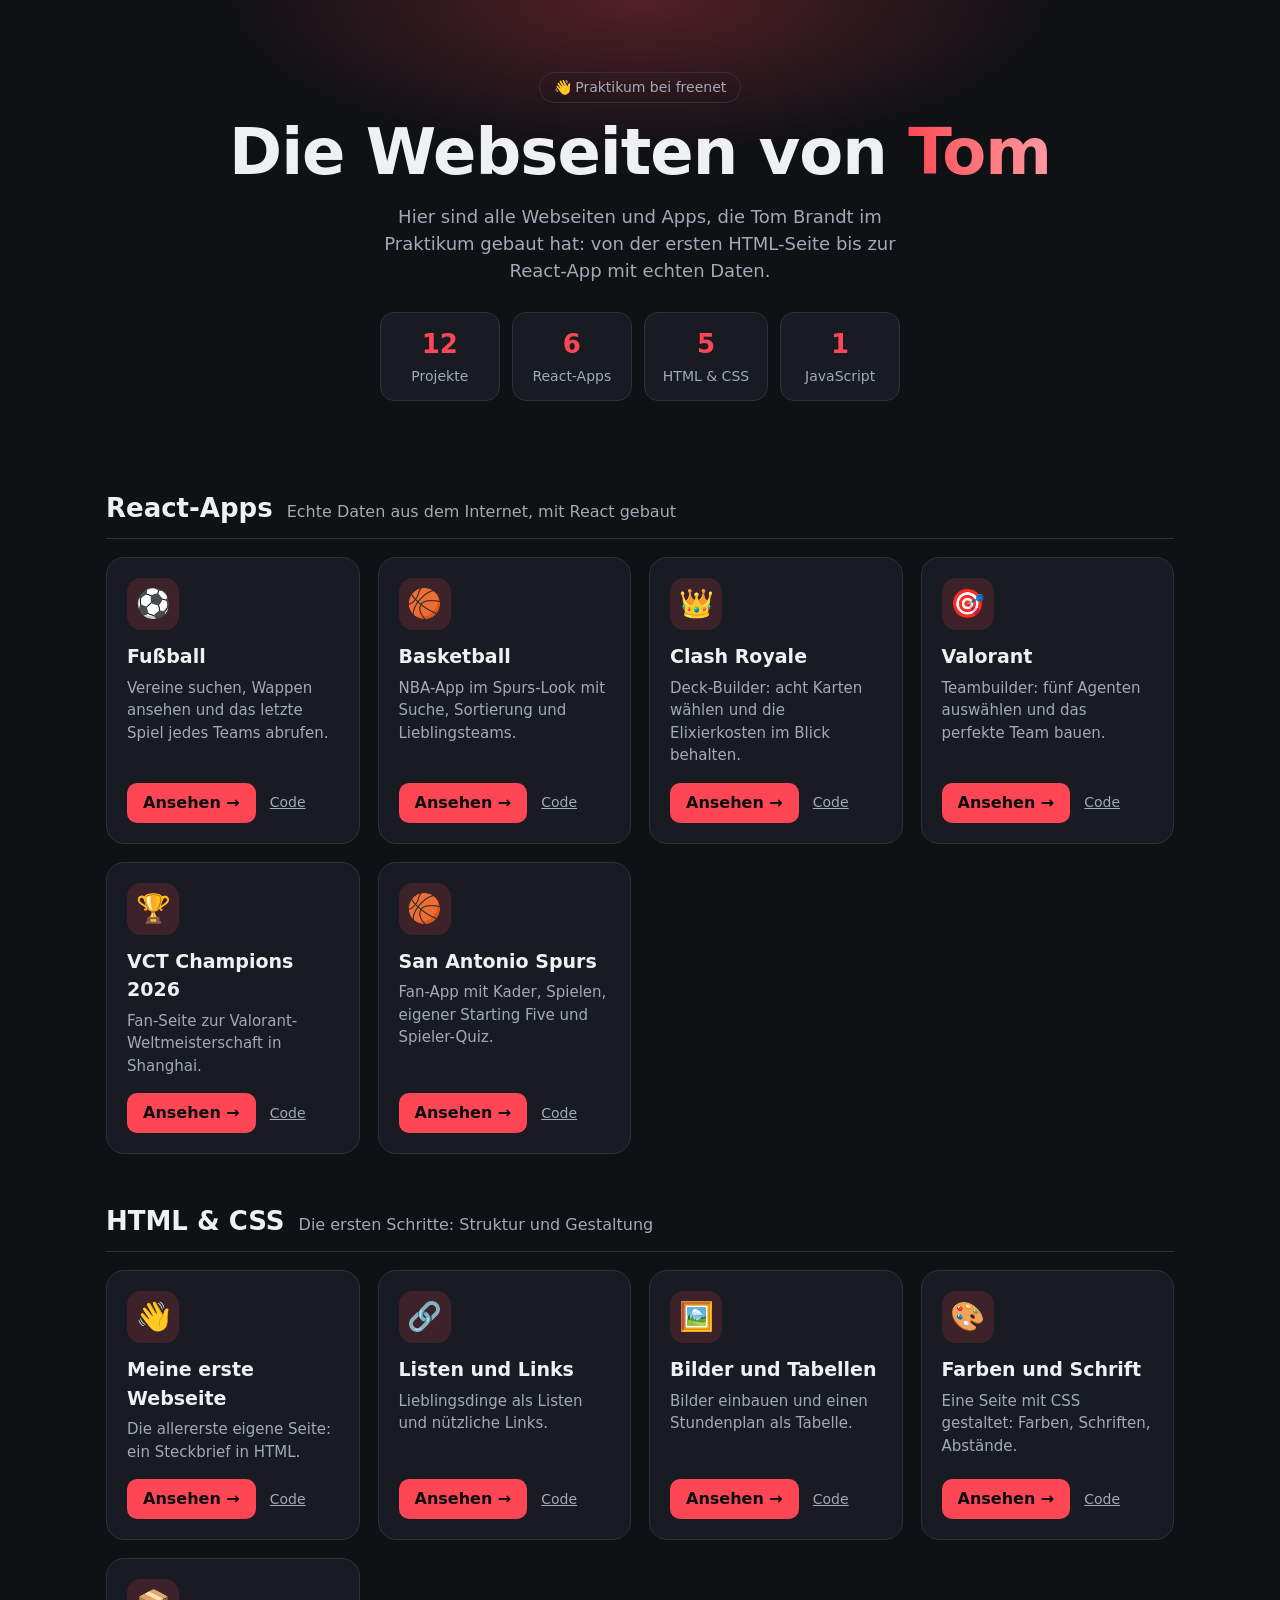
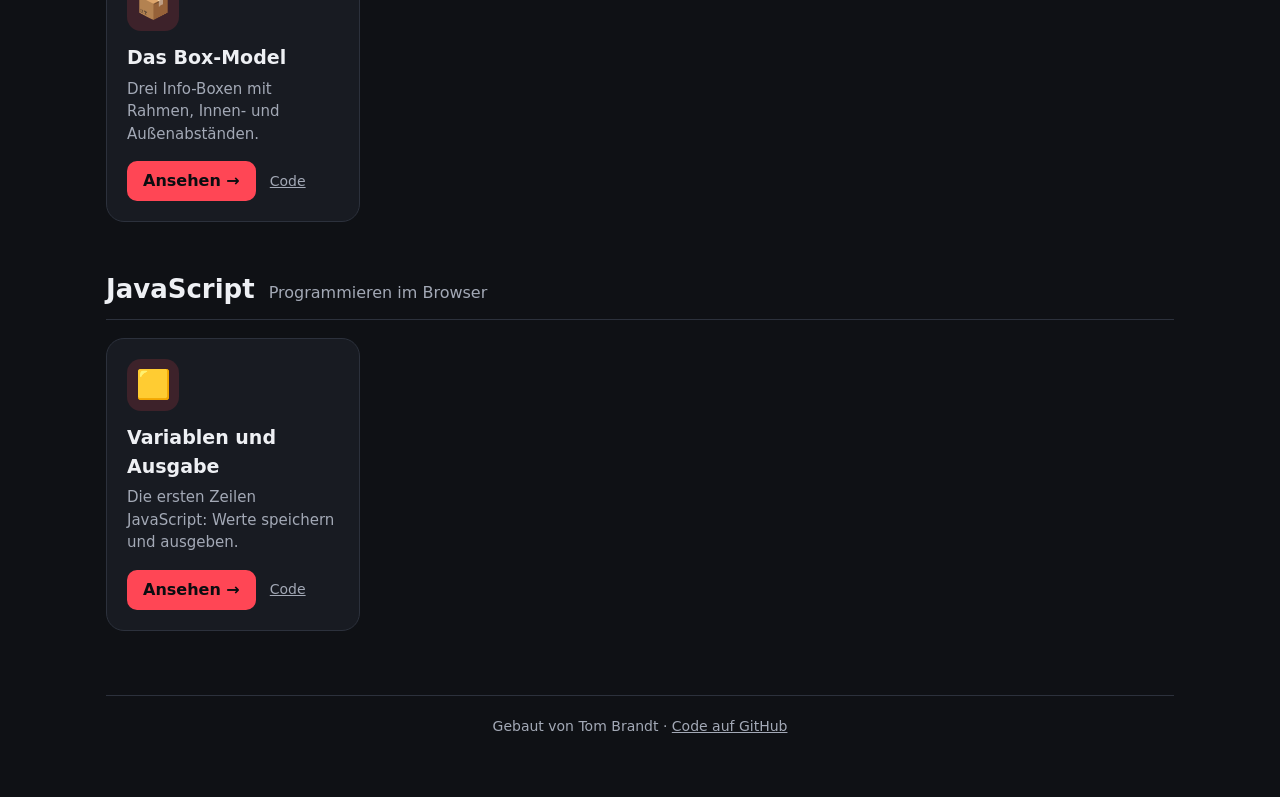
==== index.html @ 282f8fa7 "Startseite mit allen Webseiten für GitHub Pages Co-Authored-By: Claude Opus 5.5 <noreply@anthropic.c" ====
<!DOCTYPE html>
<html lang="de">
<head>
    <meta charset="UTF-8">
    <meta name="viewport" content="width=device-width, initial-scale=1.0">
    <title>Toms Webseiten</title>
    <meta name="description" content="Alle Webseiten und Apps, die Tom Brandt im Praktikum gebaut hat.">
    <style>
        :root {
            --akzent: #ff4655;
            --akzent2: #b3202d;
            --hintergrund: #0f1115;
            --flaeche: #181b22;
            --flaeche2: #20242d;
            --rand: #2c313c;
            --text: #eef0f4;
            --text2: #a3a9b6;
        }

        * { box-sizing: border-box; }

        body {
            margin: 0;
            background: var(--hintergrund);
            color: var(--text);
            font-family: system-ui, -apple-system, "Segoe UI", Roboto, Arial, sans-serif;
            line-height: 1.5;
        }

        a { color: inherit; }

        .seite {
            max-width: 1100px;
            margin: 0 auto;
            padding: 0 16px 60px;
        }

        header {
            padding: 72px 16px 40px;
            text-align: center;
            background:
                radial-gradient(600px 220px at 50% 0%, color-mix(in srgb, var(--akzent) 28%, transparent), transparent 70%);
        }

        .hallo {
            display: inline-block;
            margin: 0 0 14px;
            padding: 4px 14px;
            border: 1px solid var(--rand);
            border-radius: 999px;
            color: var(--text2);
            font-size: 14px;
        }

        h1 {
            margin: 0;
            font-size: clamp(36px, 7vw, 64px);
            line-height: 1.1;
            letter-spacing: -1px;
        }

        h1 span {
            background: linear-gradient(90deg, var(--akzent), color-mix(in srgb, var(--akzent) 55%, white));
            -webkit-background-clip: text;
            background-clip: text;
            color: transparent;
        }

        .intro {
            max-width: 560px;
            margin: 16px auto 0;
            color: var(--text2);
            font-size: 18px;
        }

        .zahlen {
            display: flex;
            justify-content: center;
            flex-wrap: wrap;
            gap: 12px;
            margin-top: 28px;
        }

        .zahl {
            min-width: 120px;
            padding: 12px 18px;
            background: var(--flaeche);
            border: 1px solid var(--rand);
            border-radius: 14px;
        }

        .zahl strong {
            display: block;
            font-size: 26px;
            color: var(--akzent);
        }

        .zahl span {
            color: var(--text2);
            font-size: 14px;
        }

        section { margin-top: 48px; }

        .abschnitt-kopf {
            display: flex;
            align-items: baseline;
            flex-wrap: wrap;
            gap: 4px 14px;
            margin-bottom: 18px;
            padding-bottom: 10px;
            border-bottom: 1px solid var(--rand);
        }

        .abschnitt-kopf h2 { margin: 0; font-size: 26px; }
        .abschnitt-kopf p { margin: 0; color: var(--text2); }

        .karten {
            display: grid;
            grid-template-columns: repeat(auto-fill, minmax(240px, 1fr));
            gap: 18px;
        }

        .karte {
            display: flex;
            flex-direction: column;
            padding: 20px;
            background: var(--flaeche);
            border: 1px solid var(--rand);
            border-radius: 18px;
            transition: transform 0.15s, border-color 0.15s, background 0.15s;
        }

        .karte:hover {
            transform: translateY(-4px);
            border-color: var(--akzent);
            background: var(--flaeche2);
        }

        .karte-emoji {
            display: grid;
            place-items: center;
            width: 52px;
            height: 52px;
            margin-bottom: 12px;
            font-size: 28px;
            background: color-mix(in srgb, var(--akzent) 16%, transparent);
            border-radius: 14px;
        }

        .karte h3 { margin: 0 0 6px; font-size: 19px; }

        .karte p {
            flex: 1;
            margin: 0 0 16px;
            color: var(--text2);
            font-size: 15px;
        }

        .karte-links {
            display: flex;
            align-items: center;
            gap: 14px;
        }

        .knopf {
            padding: 8px 16px;
            background: var(--akzent);
            color: #0b0d10;
            font-weight: 700;
            text-decoration: none;
            border-radius: 10px;
        }

        .knopf:hover { background: color-mix(in srgb, var(--akzent) 80%, white); }

        .code {
            color: var(--text2);
            font-size: 14px;
        }

        .code:hover { color: var(--text); }

        footer {
            margin-top: 64px;
            padding-top: 20px;
            border-top: 1px solid var(--rand);
            color: var(--text2);
            font-size: 14px;
            text-align: center;
        }

        @media (max-width: 500px) {
            header { padding-top: 48px; }
            .karten { grid-template-columns: 1fr; }
        }
    </style>
</head>
<body>
    <header>
        <p class="hallo">👋 Praktikum bei freenet</p>
        <h1>Die Webseiten von <span>Tom</span></h1>
        <p class="intro">Hier sind alle Webseiten und Apps, die Tom Brandt im Praktikum gebaut hat: von der ersten HTML-Seite bis zur React-App mit echten Daten.</p>
        <div class="zahlen">
            <div class="zahl"><strong>12</strong><span>Projekte</span></div>
            <div class="zahl"><strong>6</strong><span>React-Apps</span></div>
            <div class="zahl"><strong>5</strong><span>HTML & CSS</span></div>
            <div class="zahl"><strong>1</strong><span>JavaScript</span></div>
        </div>
    </header>

    <main class="seite">

        <section>
            <div class="abschnitt-kopf">
                <h2>React-Apps</h2>
                <p>Echte Daten aus dem Internet, mit React gebaut</p>
            </div>
            <div class="karten">
                <article class="karte">
                    <div class="karte-emoji" aria-hidden="true">⚽</div>
                    <h3>Fußball</h3>
                    <p>Vereine suchen, Wappen ansehen und das letzte Spiel jedes Teams abrufen.</p>
                    <div class="karte-links">
                        <a class="knopf" href="react-aufgaben/01-fussball/">Ansehen →</a>
                        <a class="code" href="https://github.com/Iandraws-freenet/Webseiten-Tom-Brandt/tree/main/react-aufgaben/01-fussball" target="_blank" rel="noopener">Code</a>
                    </div>
                </article>
                <article class="karte">
                    <div class="karte-emoji" aria-hidden="true">🏀</div>
                    <h3>Basketball</h3>
                    <p>NBA-App im Spurs-Look mit Suche, Sortierung und Lieblingsteams.</p>
                    <div class="karte-links">
                        <a class="knopf" href="react-aufgaben/02-basketball/">Ansehen →</a>
                        <a class="code" href="https://github.com/Iandraws-freenet/Webseiten-Tom-Brandt/tree/main/react-aufgaben/02-basketball" target="_blank" rel="noopener">Code</a>
                    </div>
                </article>
                <article class="karte">
                    <div class="karte-emoji" aria-hidden="true">👑</div>
                    <h3>Clash Royale</h3>
                    <p>Deck-Builder: acht Karten wählen und die Elixierkosten im Blick behalten.</p>
                    <div class="karte-links">
                        <a class="knopf" href="react-aufgaben/04-clash-royale/">Ansehen →</a>
                        <a class="code" href="https://github.com/Iandraws-freenet/Webseiten-Tom-Brandt/tree/main/react-aufgaben/04-clash-royale" target="_blank" rel="noopener">Code</a>
                    </div>
                </article>
                <article class="karte">
                    <div class="karte-emoji" aria-hidden="true">🎯</div>
                    <h3>Valorant</h3>
                    <p>Teambuilder: fünf Agenten auswählen und das perfekte Team bauen.</p>
                    <div class="karte-links">
                        <a class="knopf" href="react-aufgaben/07-valorant/">Ansehen →</a>
                        <a class="code" href="https://github.com/Iandraws-freenet/Webseiten-Tom-Brandt/tree/main/react-aufgaben/07-valorant" target="_blank" rel="noopener">Code</a>
                    </div>
                </article>
                <article class="karte">
                    <div class="karte-emoji" aria-hidden="true">🏆</div>
                    <h3>VCT Champions 2026</h3>
                    <p>Fan-Seite zur Valorant-Weltmeisterschaft in Shanghai.</p>
                    <div class="karte-links">
                        <a class="knopf" href="react-aufgaben/09-vct/">Ansehen →</a>
                        <a class="code" href="https://github.com/Iandraws-freenet/Webseiten-Tom-Brandt/tree/main/react-aufgaben/09-vct" target="_blank" rel="noopener">Code</a>
                    </div>
                </article>
                <article class="karte">
                    <div class="karte-emoji" aria-hidden="true">🏀</div>
                    <h3>San Antonio Spurs</h3>
                    <p>Fan-App mit Kader, Spielen, eigener Starting Five und Spieler-Quiz.</p>
                    <div class="karte-links">
                        <a class="knopf" href="react-aufgaben/12-spurs/">Ansehen →</a>
                        <a class="code" href="https://github.com/Iandraws-freenet/Webseiten-Tom-Brandt/tree/main/react-aufgaben/12-spurs" target="_blank" rel="noopener">Code</a>
                    </div>
                </article>
            </div>
        </section>

        <section>
            <div class="abschnitt-kopf">
                <h2>HTML & CSS</h2>
                <p>Die ersten Schritte: Struktur und Gestaltung</p>
            </div>
            <div class="karten">
                <article class="karte">
                    <div class="karte-emoji" aria-hidden="true">👋</div>
                    <h3>Meine erste Webseite</h3>
                    <p>Die allererste eigene Seite: ein Steckbrief in HTML.</p>
                    <div class="karte-links">
                        <a class="knopf" href="01-erste-webseite/">Ansehen →</a>
                        <a class="code" href="https://github.com/Iandraws-freenet/Webseiten-Tom-Brandt/tree/main/01-erste-webseite" target="_blank" rel="noopener">Code</a>
                    </div>
                </article>
                <article class="karte">
                    <div class="karte-emoji" aria-hidden="true">🔗</div>
                    <h3>Listen und Links</h3>
                    <p>Lieblingsdinge als Listen und nützliche Links.</p>
                    <div class="karte-links">
                        <a class="knopf" href="02-listen-und-links/">Ansehen →</a>
                        <a class="code" href="https://github.com/Iandraws-freenet/Webseiten-Tom-Brandt/tree/main/02-listen-und-links" target="_blank" rel="noopener">Code</a>
                    </div>
                </article>
                <article class="karte">
                    <div class="karte-emoji" aria-hidden="true">🖼️</div>
                    <h3>Bilder und Tabellen</h3>
                    <p>Bilder einbauen und einen Stundenplan als Tabelle.</p>
                    <div class="karte-links">
                        <a class="knopf" href="03-bilder-und-tabellen/">Ansehen →</a>
                        <a class="code" href="https://github.com/Iandraws-freenet/Webseiten-Tom-Brandt/tree/main/03-bilder-und-tabellen" target="_blank" rel="noopener">Code</a>
                    </div>
                </article>
                <article class="karte">
                    <div class="karte-emoji" aria-hidden="true">🎨</div>
                    <h3>Farben und Schrift</h3>
                    <p>Eine Seite mit CSS gestaltet: Farben, Schriften, Abstände.</p>
                    <div class="karte-links">
                        <a class="knopf" href="04-css-farben-und-schrift/">Ansehen →</a>
                        <a class="code" href="https://github.com/Iandraws-freenet/Webseiten-Tom-Brandt/tree/main/04-css-farben-und-schrift" target="_blank" rel="noopener">Code</a>
                    </div>
                </article>
                <article class="karte">
                    <div class="karte-emoji" aria-hidden="true">📦</div>
                    <h3>Das Box-Model</h3>
                    <p>Drei Info-Boxen mit Rahmen, Innen- und Außenabständen.</p>
                    <div class="karte-links">
                        <a class="knopf" href="05-box-model/">Ansehen →</a>
                        <a class="code" href="https://github.com/Iandraws-freenet/Webseiten-Tom-Brandt/tree/main/05-box-model" target="_blank" rel="noopener">Code</a>
                    </div>
                </article>
            </div>
        </section>

        <section>
            <div class="abschnitt-kopf">
                <h2>JavaScript</h2>
                <p>Programmieren im Browser</p>
            </div>
            <div class="karten">
                <article class="karte">
                    <div class="karte-emoji" aria-hidden="true">🟨</div>
                    <h3>Variablen und Ausgabe</h3>
                    <p>Die ersten Zeilen JavaScript: Werte speichern und ausgeben.</p>
                    <div class="karte-links">
                        <a class="knopf" href="javascript-uebungen/01-variablen-und-ausgabe/">Ansehen →</a>
                        <a class="code" href="https://github.com/Iandraws-freenet/Webseiten-Tom-Brandt/tree/main/javascript-uebungen/01-variablen-und-ausgabe" target="_blank" rel="noopener">Code</a>
                    </div>
                </article>
            </div>
        </section>

        <footer>
            Gebaut von Tom Brandt · <a href="https://github.com/Iandraws-freenet/Webseiten-Tom-Brandt" target="_blank" rel="noopener">Code auf GitHub</a>
        </footer>
    </main>
</body>
</html>
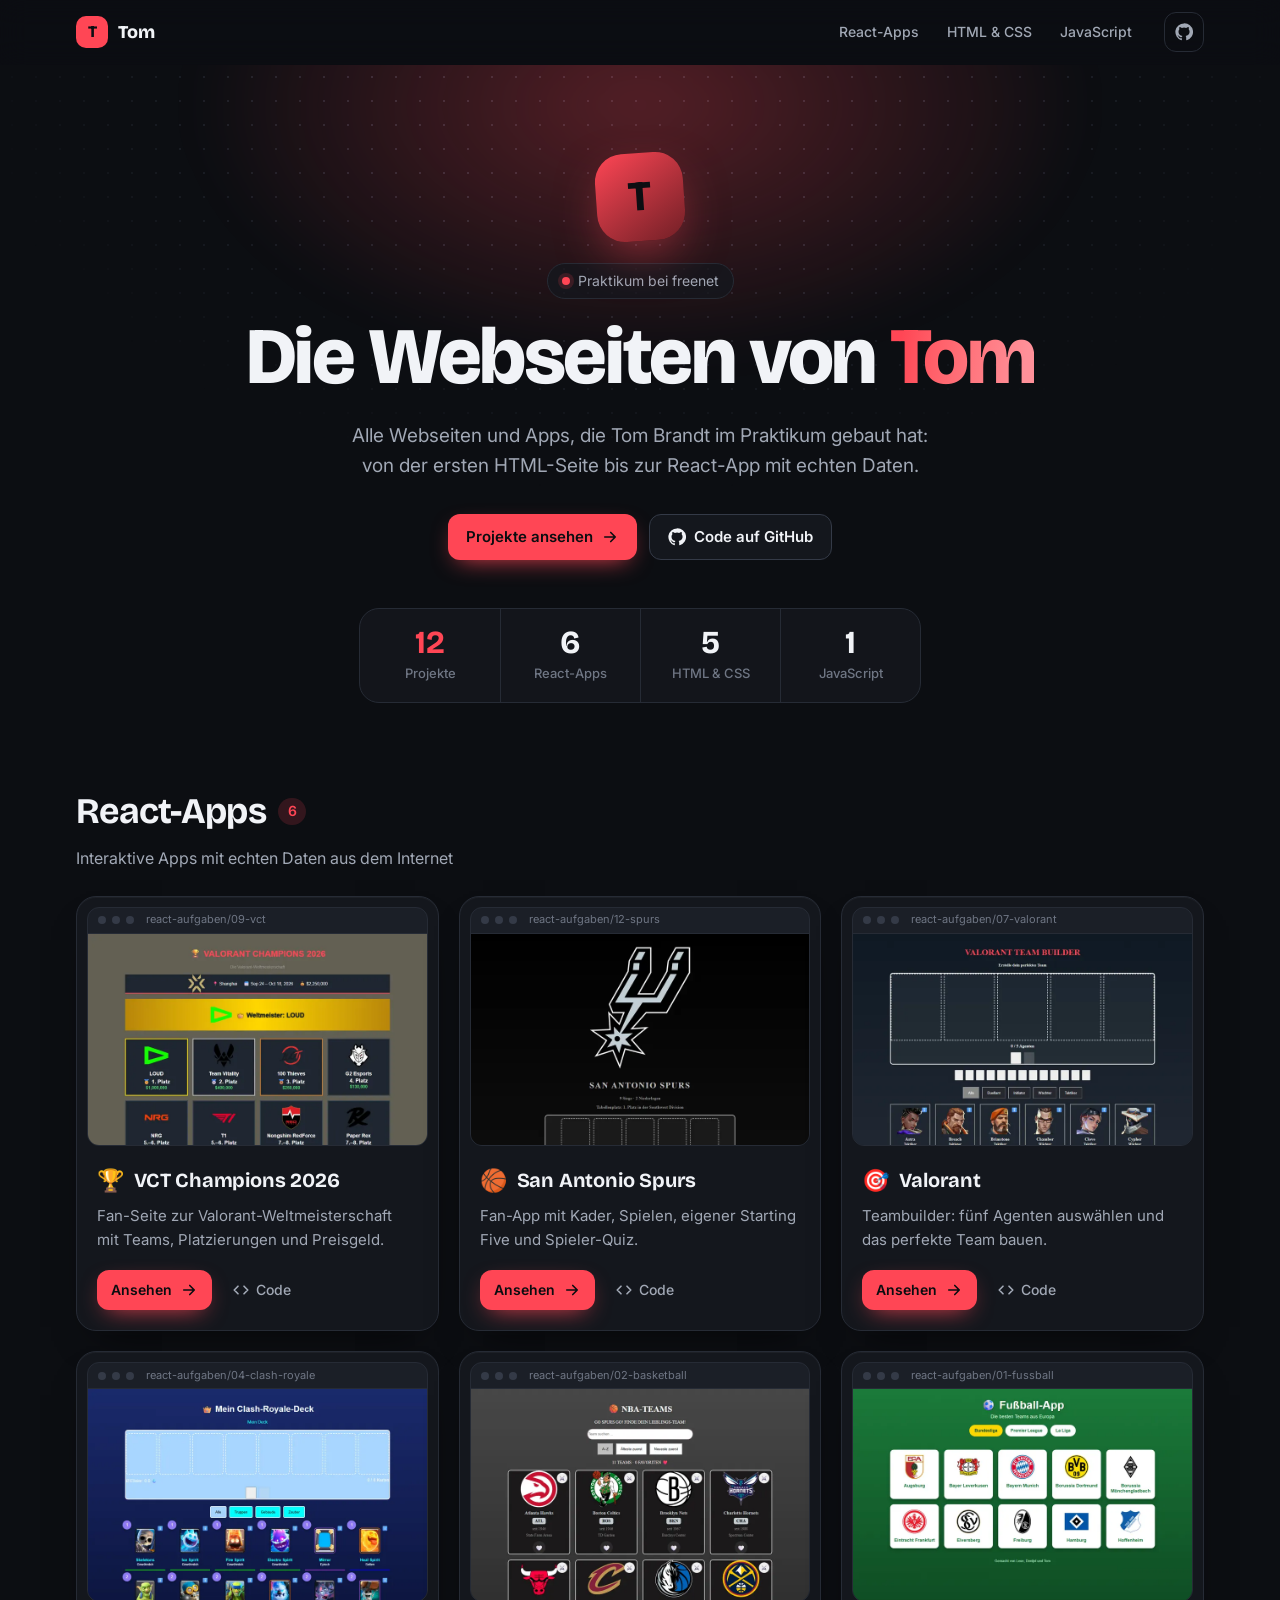
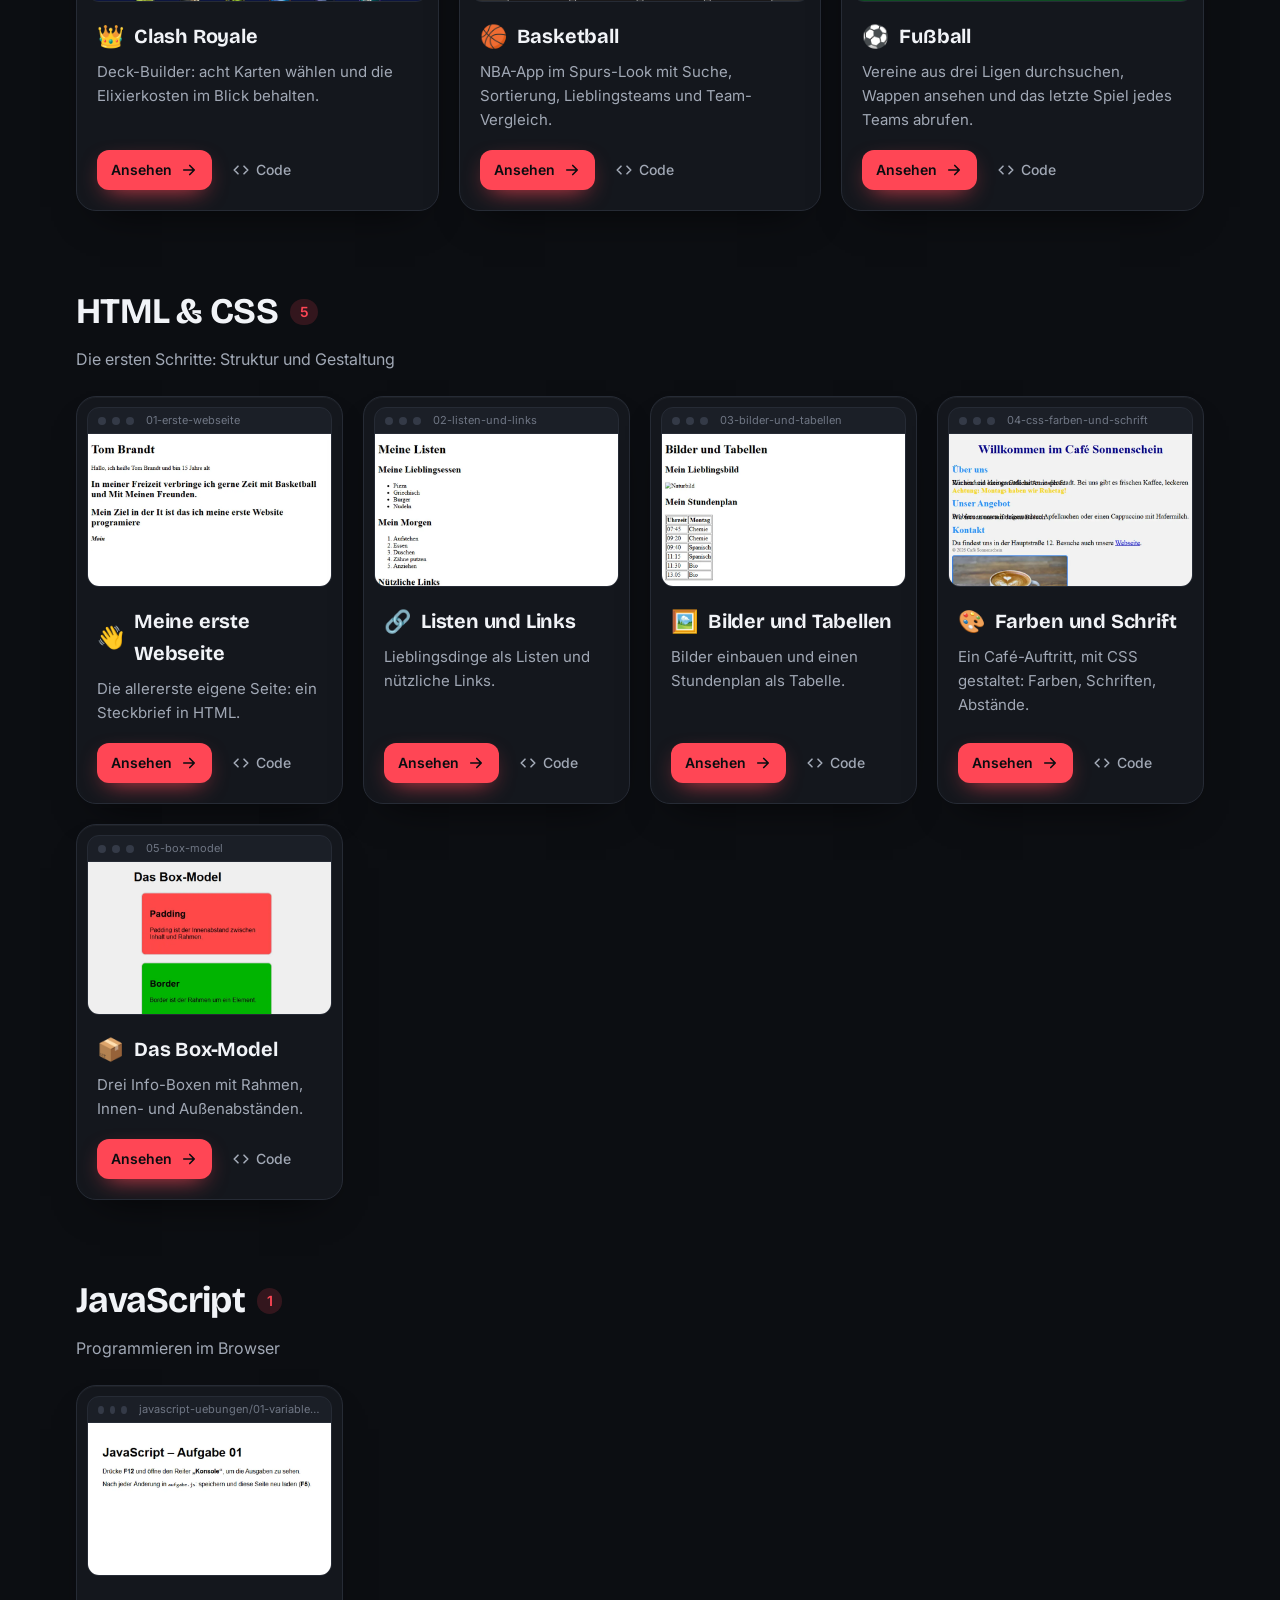
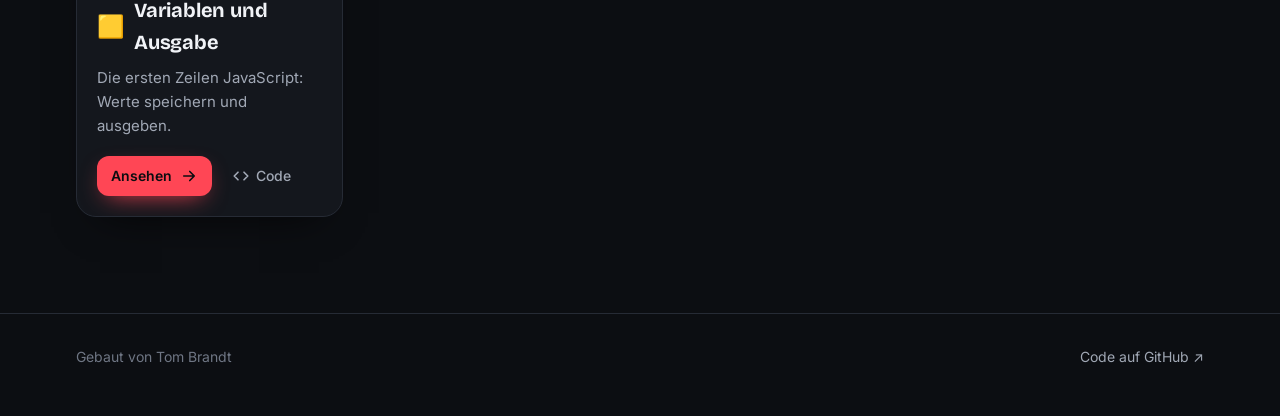
==== commit 2304a6d3: "Startseite neu gestaltet; Umlaute in Fußball und Basketball repariert Co-Authored-By: Claude Opus 5." ====
--- a/index.html
+++ b/index.html
@@ -5,350 +5,822 @@
     <meta name="viewport" content="width=device-width, initial-scale=1.0">
     <title>Toms Webseiten</title>
     <meta name="description" content="Alle Webseiten und Apps, die Tom Brandt im Praktikum gebaut hat.">
+    <meta name="theme-color" content="#0c0e12">
+    <meta property="og:title" content="Die Webseiten von Tom">
+    <meta property="og:description" content="12 Projekte aus dem Praktikum: von der ersten HTML-Seite bis zur React-App.">
+    <meta property="og:image" content="https://iandraws-freenet.github.io/Webseiten-Tom-Brandt/vorschau/09-vct.webp">
+    <link rel="icon" href="data:image/svg+xml,<svg xmlns=%22http://www.w3.org/2000/svg%22 viewBox=%220 0 100 100%22><rect width=%22100%22 height=%22100%22 rx=%2224%22 fill=%22%23ff4655%22/><text x=%2250%22 y=%2268%22 font-size=%2256%22 font-family=%22Arial%22 font-weight=%22700%22 text-anchor=%22middle%22 fill=%22%230c0e12%22>T</text></svg>">
+    <link rel="preconnect" href="https://fonts.googleapis.com">
+    <link rel="preconnect" href="https://fonts.gstatic.com" crossorigin>
+    <link href="https://fonts.googleapis.com/css2?family=Bricolage+Grotesque:opsz,wght@12..96,600;12..96,800&family=Inter:wght@400;500;600&display=swap" rel="stylesheet">
     <style>
         :root {
             --akzent: #ff4655;
-            --akzent2: #b3202d;
-            --hintergrund: #0f1115;
-            --flaeche: #181b22;
-            --flaeche2: #20242d;
-            --rand: #2c313c;
-            --text: #eef0f4;
-            --text2: #a3a9b6;
+            --akzent-weich: color-mix(in srgb, var(--akzent) 16%, transparent);
+            --akzent-hell: color-mix(in srgb, var(--akzent) 60%, white);
+            --hintergrund: #0c0e12;
+            --flaeche: #14171d;
+            --flaeche2: #1b1f27;
+            --rand: #262b35;
+            --rand-hell: #343a47;
+            --text: #f1f3f7;
+            --text2: #a1a8b5;
+            --text3: #6f7684;
+            --radius: 20px;
+            --schatten: 0 1px 0 rgba(255,255,255,0.04) inset, 0 20px 40px -24px rgba(0,0,0,0.8);
+            --titel-font: "Bricolage Grotesque", system-ui, sans-serif;
         }
 
         * { box-sizing: border-box; }
+
+        html { scroll-behavior: smooth; scroll-padding-top: 84px; }
 
         body {
             margin: 0;
             background: var(--hintergrund);
             color: var(--text);
-            font-family: system-ui, -apple-system, "Segoe UI", Roboto, Arial, sans-serif;
-            line-height: 1.5;
+            font: 16px/1.6 Inter, system-ui, -apple-system, "Segoe UI", Roboto, Arial, sans-serif;
+            -webkit-font-smoothing: antialiased;
         }
 
         a { color: inherit; }
-
-        .seite {
-            max-width: 1100px;
+        img { display: block; max-width: 100%; }
+
+        :focus-visible {
+            outline: 3px solid var(--akzent);
+            outline-offset: 3px;
+            border-radius: 8px;
+        }
+
+        .huelle {
+            max-width: 1160px;
             margin: 0 auto;
-            padding: 0 16px 60px;
-        }
-
-        header {
-            padding: 72px 16px 40px;
+            padding: 0 16px;
+        }
+
+        /* ---------- Navigation ---------- */
+        .nav {
+            position: sticky;
+            top: 0;
+            z-index: 10;
+            background: color-mix(in srgb, var(--hintergrund) 78%, transparent);
+            backdrop-filter: blur(14px);
+            -webkit-backdrop-filter: blur(14px);
+            border-bottom: 1px solid transparent;
+            transition: border-color 0.2s;
+        }
+
+        .nav.gescrollt { border-bottom-color: var(--rand); }
+
+        .nav .huelle {
+            display: flex;
+            align-items: center;
+            gap: 20px;
+            height: 64px;
+        }
+
+        .marke {
+            display: flex;
+            align-items: center;
+            gap: 10px;
+            font-family: var(--titel-font);
+            font-weight: 800;
+            font-size: 18px;
+            text-decoration: none;
+            white-space: nowrap;
+        }
+
+        .marke-logo {
+            display: grid;
+            place-items: center;
+            width: 32px;
+            height: 32px;
+            border-radius: 10px;
+            background: var(--akzent);
+            color: var(--hintergrund);
+            font-size: 16px;
+        }
+
+        .nav-links {
+            display: flex;
+            gap: 4px;
+            margin-left: auto;
+            overflow-x: auto;
+            scrollbar-width: none;
+        }
+
+        .nav-links a {
+            padding: 8px 12px;
+            border-radius: 10px;
+            color: var(--text2);
+            font-size: 14px;
+            font-weight: 500;
+            text-decoration: none;
+            white-space: nowrap;
+            transition: color 0.15s, background 0.15s;
+        }
+
+        .nav-links a:hover,
+        .nav-links a.aktiv { color: var(--text); background: var(--flaeche2); }
+
+        .nav-github {
+            display: inline-flex;
+            align-items: center;
+            justify-content: center;
+            width: 40px;
+            height: 40px;
+            flex-shrink: 0;
+            border: 1px solid var(--rand);
+            border-radius: 12px;
+            color: var(--text2);
+            transition: color 0.15s, border-color 0.15s;
+        }
+
+        .nav-github:hover { color: var(--text); border-color: var(--rand-hell); }
+
+        /* ---------- Kopfbereich ---------- */
+        .hero {
+            position: relative;
+            overflow: hidden;
+            padding: 88px 0 72px;
+        }
+
+        .hero::before {
+            content: "";
+            position: absolute;
+            inset: 0;
+            background-image: radial-gradient(var(--rand) 1px, transparent 1px);
+            background-size: 24px 24px;
+            mask-image: radial-gradient(ellipse 70% 80% at 50% 0%, #000 30%, transparent 75%);
+            -webkit-mask-image: radial-gradient(ellipse 70% 80% at 50% 0%, #000 30%, transparent 75%);
+        }
+
+        .hero::after {
+            content: "";
+            position: absolute;
+            left: 50%;
+            top: -220px;
+            width: 900px;
+            height: 520px;
+            transform: translateX(-50%);
+            background: radial-gradient(closest-side, color-mix(in srgb, var(--akzent) 30%, transparent), transparent);
+            filter: blur(20px);
+            pointer-events: none;
+        }
+
+        .hero .huelle {
+            position: relative;
+            z-index: 1;
             text-align: center;
-            background:
-                radial-gradient(600px 220px at 50% 0%, color-mix(in srgb, var(--akzent) 28%, transparent), transparent 70%);
-        }
-
-        .hallo {
-            display: inline-block;
-            margin: 0 0 14px;
-            padding: 4px 14px;
+        }
+
+        .avatar {
+            display: grid;
+            place-items: center;
+            width: 88px;
+            height: 88px;
+            margin: 0 auto 22px;
+            border-radius: 28px;
+            background: linear-gradient(145deg, var(--akzent), color-mix(in srgb, var(--akzent) 45%, #000));
+            color: var(--hintergrund);
+            font-family: var(--titel-font);
+            font-size: 42px;
+            font-weight: 800;
+            box-shadow: 0 18px 50px -12px color-mix(in srgb, var(--akzent) 60%, transparent);
+            transform: rotate(-4deg);
+        }
+
+        .pille {
+            display: inline-flex;
+            align-items: center;
+            gap: 8px;
+            margin: 0 0 18px;
+            padding: 6px 14px;
             border: 1px solid var(--rand);
             border-radius: 999px;
+            background: color-mix(in srgb, var(--flaeche) 80%, transparent);
             color: var(--text2);
             font-size: 14px;
         }
 
+        .pille .punkt {
+            width: 8px;
+            height: 8px;
+            border-radius: 50%;
+            background: var(--akzent);
+            box-shadow: 0 0 0 4px var(--akzent-weich);
+        }
+
         h1 {
-            margin: 0;
-            font-size: clamp(36px, 7vw, 64px);
-            line-height: 1.1;
-            letter-spacing: -1px;
+            margin: 0 auto;
+            max-width: 820px;
+            font-family: var(--titel-font);
+            font-size: clamp(40px, 8vw, 80px);
+            font-weight: 800;
+            line-height: 1.02;
+            letter-spacing: -0.03em;
         }
 
         h1 span {
-            background: linear-gradient(90deg, var(--akzent), color-mix(in srgb, var(--akzent) 55%, white));
+            background: linear-gradient(100deg, var(--akzent) 10%, var(--akzent-hell) 90%);
             -webkit-background-clip: text;
             background-clip: text;
             color: transparent;
         }
 
         .intro {
-            max-width: 560px;
-            margin: 16px auto 0;
+            max-width: 580px;
+            margin: 22px auto 0;
             color: var(--text2);
-            font-size: 18px;
-        }
-
-        .zahlen {
+            font-size: clamp(17px, 2.2vw, 19px);
+        }
+
+        .hero-knoepfe {
             display: flex;
             justify-content: center;
             flex-wrap: wrap;
             gap: 12px;
-            margin-top: 28px;
+            margin-top: 32px;
+        }
+
+        .zahlen {
+            display: inline-flex;
+            flex-wrap: wrap;
+            justify-content: center;
+            margin-top: 48px;
+            border: 1px solid var(--rand);
+            border-radius: var(--radius);
+            background: color-mix(in srgb, var(--flaeche) 85%, transparent);
+            overflow: hidden;
         }
 
         .zahl {
-            min-width: 120px;
-            padding: 12px 18px;
+            min-width: 140px;
+            padding: 16px 24px;
+            text-align: center;
+        }
+
+        .zahl + .zahl { border-left: 1px solid var(--rand); }
+
+        .zahl strong {
+            display: block;
+            font-family: var(--titel-font);
+            font-size: 32px;
+            line-height: 1.1;
+            color: var(--text);
+        }
+
+        .zahl:first-child strong { color: var(--akzent); }
+
+        .zahl span { color: var(--text3); font-size: 13px; font-weight: 500; }
+
+        /* ---------- Knöpfe ---------- */
+        .knopf,
+        .knopf-zweit {
+            display: inline-flex;
+            align-items: center;
+            gap: 8px;
+            min-height: 44px;
+            padding: 10px 18px;
+            border-radius: 12px;
+            font-weight: 600;
+            font-size: 15px;
+            text-decoration: none;
+            transition: transform 0.15s, background 0.15s, border-color 0.15s, box-shadow 0.15s;
+        }
+
+        .knopf {
+            background: var(--akzent);
+            color: #0b0d10;
+            box-shadow: 0 8px 24px -10px var(--akzent);
+        }
+
+        .knopf:hover { background: var(--akzent-hell); transform: translateY(-1px); }
+        .knopf svg { transition: transform 0.15s; }
+        .knopf:hover svg { transform: translateX(3px); }
+
+        .knopf-zweit {
+            border: 1px solid var(--rand-hell);
+            background: var(--flaeche);
+            color: var(--text);
+        }
+
+        .knopf-zweit:hover { border-color: var(--text3); transform: translateY(-1px); }
+
+        /* ---------- Abschnitte ---------- */
+        .abschnitt { margin-top: 72px; }
+        .abschnitt:first-child { margin-top: 8px; }
+
+        .abschnitt-kopf { margin-bottom: 24px; }
+
+        .abschnitt-kopf h2 {
+            display: flex;
+            align-items: center;
+            gap: 12px;
+            margin: 0;
+            font-family: var(--titel-font);
+            font-size: clamp(28px, 4vw, 36px);
+            letter-spacing: -0.02em;
+        }
+
+        .anzahl {
+            padding: 2px 10px;
+            border-radius: 999px;
+            background: var(--akzent-weich);
+            color: var(--akzent);
+            font-family: Inter, sans-serif;
+            font-size: 14px;
+            font-weight: 600;
+        }
+
+        .abschnitt-kopf p { margin: 6px 0 0; color: var(--text2); }
+
+        /* ---------- Karten ---------- */
+        .karten {
+            display: grid;
+            grid-template-columns: repeat(auto-fill, minmax(260px, 1fr));
+            gap: 20px;
+        }
+
+        .karten-gross { grid-template-columns: repeat(auto-fill, minmax(340px, 1fr)); }
+
+        .karte {
+            display: flex;
+            flex-direction: column;
             background: var(--flaeche);
             border: 1px solid var(--rand);
-            border-radius: 14px;
-        }
-
-        .zahl strong {
+            border-radius: var(--radius);
+            box-shadow: var(--schatten);
+            overflow: hidden;
+            transition: transform 0.25s cubic-bezier(.2,.7,.3,1), border-color 0.25s;
+        }
+
+        .karte:hover {
+            transform: translateY(-6px);
+            border-color: color-mix(in srgb, var(--akzent) 55%, var(--rand));
+        }
+
+        .vorschau {
             display: block;
-            font-size: 26px;
-            color: var(--akzent);
-        }
-
-        .zahl span {
+            text-decoration: none;
+            margin: 10px 10px 0;
+            border: 1px solid var(--rand);
+            border-radius: 12px;
+            background: var(--flaeche2);
+            overflow: hidden;
+        }
+
+        .browser-leiste {
+            display: flex;
+            align-items: center;
+            gap: 6px;
+            height: 26px;
+            padding: 0 10px;
+            border-bottom: 1px solid var(--rand);
+            color: var(--text3);
+            font-size: 11px;
+        }
+
+        .browser-leiste i {
+            width: 8px;
+            height: 8px;
+            border-radius: 50%;
+            background: var(--rand-hell);
+        }
+
+        .browser-leiste span {
+            margin-left: 6px;
+            overflow: hidden;
+            text-overflow: ellipsis;
+            white-space: nowrap;
+        }
+
+        .vorschau img {
+            width: 100%;
+            height: auto;
+            aspect-ratio: 16 / 10;
+            object-fit: cover;
+            object-position: top;
+            transition: transform 0.5s cubic-bezier(.2,.7,.3,1);
+        }
+
+        .karte:hover .vorschau img { transform: scale(1.04); }
+
+        .karte-text {
+            display: flex;
+            flex: 1;
+            flex-direction: column;
+            padding: 18px 20px 20px;
+        }
+
+        .karte-titel {
+            display: flex;
+            align-items: center;
+            gap: 10px;
+            margin-bottom: 8px;
+        }
+
+        .emoji { font-size: 22px; line-height: 1; }
+
+        .karte h3 {
+            margin: 0;
+            font-family: var(--titel-font);
+            font-size: 20px;
+            letter-spacing: -0.01em;
+        }
+
+        .chip {
+            margin-left: auto;
+            padding: 3px 9px;
+            border: 1px solid var(--rand);
+            border-radius: 999px;
+            color: var(--text3);
+            font-size: 12px;
+            font-weight: 500;
+            white-space: nowrap;
+        }
+
+        .karte p {
+            flex: 1;
+            margin: 0 0 18px;
+            color: var(--text2);
+            font-size: 15px;
+        }
+
+        .karte-links {
+            display: flex;
+            align-items: center;
+            gap: 16px;
+        }
+
+        .karte .knopf { min-height: 40px; padding: 8px 14px; font-size: 14px; }
+
+        .code {
+            display: inline-flex;
+            align-items: center;
+            gap: 6px;
+            padding: 8px 4px;
             color: var(--text2);
             font-size: 14px;
-        }
-
-        section { margin-top: 48px; }
-
-        .abschnitt-kopf {
-            display: flex;
-            align-items: baseline;
+            font-weight: 500;
+            text-decoration: none;
+        }
+
+        .code:hover { color: var(--text); }
+
+        /* ---------- Fußzeile ---------- */
+        footer {
+            margin-top: 96px;
+            padding: 32px 0 48px;
+            border-top: 1px solid var(--rand);
+            color: var(--text3);
+            font-size: 14px;
+        }
+
+        footer .huelle {
+            display: flex;
             flex-wrap: wrap;
-            gap: 4px 14px;
-            margin-bottom: 18px;
-            padding-bottom: 10px;
-            border-bottom: 1px solid var(--rand);
-        }
-
-        .abschnitt-kopf h2 { margin: 0; font-size: 26px; }
-        .abschnitt-kopf p { margin: 0; color: var(--text2); }
-
-        .karten {
-            display: grid;
-            grid-template-columns: repeat(auto-fill, minmax(240px, 1fr));
-            gap: 18px;
-        }
-
-        .karte {
-            display: flex;
-            flex-direction: column;
-            padding: 20px;
-            background: var(--flaeche);
-            border: 1px solid var(--rand);
-            border-radius: 18px;
-            transition: transform 0.15s, border-color 0.15s, background 0.15s;
-        }
-
-        .karte:hover {
-            transform: translateY(-4px);
-            border-color: var(--akzent);
-            background: var(--flaeche2);
-        }
-
-        .karte-emoji {
-            display: grid;
-            place-items: center;
-            width: 52px;
-            height: 52px;
-            margin-bottom: 12px;
-            font-size: 28px;
-            background: color-mix(in srgb, var(--akzent) 16%, transparent);
-            border-radius: 14px;
-        }
-
-        .karte h3 { margin: 0 0 6px; font-size: 19px; }
-
-        .karte p {
-            flex: 1;
-            margin: 0 0 16px;
-            color: var(--text2);
-            font-size: 15px;
-        }
-
-        .karte-links {
-            display: flex;
-            align-items: center;
-            gap: 14px;
-        }
-
-        .knopf {
-            padding: 8px 16px;
-            background: var(--akzent);
-            color: #0b0d10;
-            font-weight: 700;
-            text-decoration: none;
-            border-radius: 10px;
-        }
-
-        .knopf:hover { background: color-mix(in srgb, var(--akzent) 80%, white); }
-
-        .code {
-            color: var(--text2);
-            font-size: 14px;
-        }
-
-        .code:hover { color: var(--text); }
-
-        footer {
-            margin-top: 64px;
-            padding-top: 20px;
-            border-top: 1px solid var(--rand);
-            color: var(--text2);
-            font-size: 14px;
-            text-align: center;
-        }
-
-        @media (max-width: 500px) {
-            header { padding-top: 48px; }
-            .karten { grid-template-columns: 1fr; }
+            justify-content: space-between;
+            gap: 12px;
+        }
+
+        footer a { color: var(--text2); text-decoration: none; }
+        footer a:hover { color: var(--text); }
+
+        /* ---------- Einblenden beim Scrollen ---------- */
+        .js .einblenden {
+            opacity: 0;
+            transform: translateY(16px);
+            transition: opacity 0.6s ease, transform 0.6s cubic-bezier(.2,.7,.3,1);
+        }
+
+        .js .einblenden.sichtbar { opacity: 1; transform: none; }
+
+        @media (prefers-reduced-motion: reduce) {
+            html { scroll-behavior: auto; }
+            *, *::before, *::after { transition: none !important; animation: none !important; }
+            .js .einblenden { opacity: 1; transform: none; }
+        }
+
+        /* ---------- Handy ---------- */
+        @media (max-width: 640px) {
+            .nav-links { display: none; }
+            .nav-github { margin-left: auto; }
+            .hero { padding: 56px 0 48px; }
+            .avatar { width: 72px; height: 72px; font-size: 34px; border-radius: 22px; }
+            .zahlen { display: grid; grid-template-columns: 1fr 1fr; width: 100%; }
+            .zahl { min-width: 0; padding: 14px 10px; }
+            .zahl + .zahl { border-left: 0; }
+            .zahl:nth-child(even) { border-left: 1px solid var(--rand); }
+            .zahl:nth-child(n+3) { border-top: 1px solid var(--rand); }
+            .karten, .karten-gross { grid-template-columns: 1fr; }
+            .abschnitt { margin-top: 56px; }
         }
     </style>
 </head>
 <body>
-    <header>
-        <p class="hallo">👋 Praktikum bei freenet</p>
-        <h1>Die Webseiten von <span>Tom</span></h1>
-        <p class="intro">Hier sind alle Webseiten und Apps, die Tom Brandt im Praktikum gebaut hat: von der ersten HTML-Seite bis zur React-App mit echten Daten.</p>
-        <div class="zahlen">
-            <div class="zahl"><strong>12</strong><span>Projekte</span></div>
-            <div class="zahl"><strong>6</strong><span>React-Apps</span></div>
-            <div class="zahl"><strong>5</strong><span>HTML & CSS</span></div>
-            <div class="zahl"><strong>1</strong><span>JavaScript</span></div>
+    <script>document.documentElement.classList.add("js");</script>
+
+    <nav class="nav" aria-label="Hauptnavigation">
+        <div class="huelle">
+            <a class="marke" href="#top"><span class="marke-logo">T</span>Tom</a>
+            <div class="nav-links">
+                <a href="#react">React-Apps</a>
+                <a href="#html-css">HTML & CSS</a>
+                <a href="#javascript">JavaScript</a>
+            </div>
+            <a class="nav-github" href="https://github.com/Iandraws-freenet/Webseiten-Tom-Brandt" target="_blank" rel="noopener" aria-label="Code auf GitHub"><svg viewBox="0 0 24 24" width="18" height="18" aria-hidden="true"><path fill="currentColor" d="M12 .5a11.5 11.5 0 0 0-3.64 22.41c.58.1.79-.25.79-.56v-2c-3.2.7-3.88-1.37-3.88-1.37-.53-1.33-1.28-1.69-1.28-1.69-1.05-.71.08-.7.08-.7 1.16.08 1.77 1.19 1.77 1.19 1.03 1.77 2.71 1.26 3.37.96.1-.75.4-1.26.73-1.55-2.56-.29-5.25-1.28-5.25-5.69 0-1.26.45-2.29 1.19-3.1-.12-.29-.52-1.46.11-3.05 0 0 .97-.31 3.17 1.18a11 11 0 0 1 5.77 0c2.2-1.49 3.17-1.18 3.17-1.18.63 1.59.23 2.76.11 3.05.74.81 1.19 1.84 1.19 3.1 0 4.42-2.7 5.39-5.27 5.68.41.36.78 1.06.78 2.14v3.17c0 .31.21.67.8.56A11.5 11.5 0 0 0 12 .5z"/></svg></a>
+        </div>
+    </nav>
+
+    <header class="hero" id="top">
+        <div class="huelle">
+            <div class="avatar" aria-hidden="true">T</div>
+            <p class="pille"><span class="punkt"></span>Praktikum bei freenet</p>
+            <h1>Die Webseiten von <span>Tom</span></h1>
+            <p class="intro">Alle Webseiten und Apps, die Tom Brandt im Praktikum gebaut hat: von der ersten HTML-Seite bis zur React-App mit echten Daten.</p>
+            <div class="hero-knoepfe">
+                <a class="knopf" href="#react">Projekte ansehen <svg viewBox="0 0 24 24" width="18" height="18" aria-hidden="true"><path d="M5 12h14M13 6l6 6-6 6" fill="none" stroke="currentColor" stroke-width="2.2" stroke-linecap="round" stroke-linejoin="round"/></svg></a>
+                <a class="knopf-zweit" href="https://github.com/Iandraws-freenet/Webseiten-Tom-Brandt" target="_blank" rel="noopener"><svg viewBox="0 0 24 24" width="18" height="18" aria-hidden="true"><path fill="currentColor" d="M12 .5a11.5 11.5 0 0 0-3.64 22.41c.58.1.79-.25.79-.56v-2c-3.2.7-3.88-1.37-3.88-1.37-.53-1.33-1.28-1.69-1.28-1.69-1.05-.71.08-.7.08-.7 1.16.08 1.77 1.19 1.77 1.19 1.03 1.77 2.71 1.26 3.37.96.1-.75.4-1.26.73-1.55-2.56-.29-5.25-1.28-5.25-5.69 0-1.26.45-2.29 1.19-3.1-.12-.29-.52-1.46.11-3.05 0 0 .97-.31 3.17 1.18a11 11 0 0 1 5.77 0c2.2-1.49 3.17-1.18 3.17-1.18.63 1.59.23 2.76.11 3.05.74.81 1.19 1.84 1.19 3.1 0 4.42-2.7 5.39-5.27 5.68.41.36.78 1.06.78 2.14v3.17c0 .31.21.67.8.56A11.5 11.5 0 0 0 12 .5z"/></svg> Code auf GitHub</a>
+            </div>
+            <div class="zahlen">
+                <div class="zahl"><strong>12</strong><span>Projekte</span></div>
+                <div class="zahl"><strong>6</strong><span>React-Apps</span></div>
+                <div class="zahl"><strong>5</strong><span>HTML & CSS</span></div>
+                <div class="zahl"><strong>1</strong><span>JavaScript</span></div>
+            </div>
         </div>
     </header>
 
-    <main class="seite">
-
-        <section>
+    <main class="huelle">
+
+        <section id="react" class="abschnitt">
             <div class="abschnitt-kopf">
-                <h2>React-Apps</h2>
-                <p>Echte Daten aus dem Internet, mit React gebaut</p>
+                <h2>React-Apps <span class="anzahl">6</span></h2>
+                <p>Interaktive Apps mit echten Daten aus dem Internet</p>
             </div>
-            <div class="karten">
-                <article class="karte">
-                    <div class="karte-emoji" aria-hidden="true">⚽</div>
-                    <h3>Fußball</h3>
-                    <p>Vereine suchen, Wappen ansehen und das letzte Spiel jedes Teams abrufen.</p>
-                    <div class="karte-links">
-                        <a class="knopf" href="react-aufgaben/01-fussball/">Ansehen →</a>
-                        <a class="code" href="https://github.com/Iandraws-freenet/Webseiten-Tom-Brandt/tree/main/react-aufgaben/01-fussball" target="_blank" rel="noopener">Code</a>
-                    </div>
-                </article>
-                <article class="karte">
-                    <div class="karte-emoji" aria-hidden="true">🏀</div>
-                    <h3>Basketball</h3>
-                    <p>NBA-App im Spurs-Look mit Suche, Sortierung und Lieblingsteams.</p>
-                    <div class="karte-links">
-                        <a class="knopf" href="react-aufgaben/02-basketball/">Ansehen →</a>
-                        <a class="code" href="https://github.com/Iandraws-freenet/Webseiten-Tom-Brandt/tree/main/react-aufgaben/02-basketball" target="_blank" rel="noopener">Code</a>
-                    </div>
-                </article>
-                <article class="karte">
-                    <div class="karte-emoji" aria-hidden="true">👑</div>
-                    <h3>Clash Royale</h3>
-                    <p>Deck-Builder: acht Karten wählen und die Elixierkosten im Blick behalten.</p>
-                    <div class="karte-links">
-                        <a class="knopf" href="react-aufgaben/04-clash-royale/">Ansehen →</a>
-                        <a class="code" href="https://github.com/Iandraws-freenet/Webseiten-Tom-Brandt/tree/main/react-aufgaben/04-clash-royale" target="_blank" rel="noopener">Code</a>
-                    </div>
-                </article>
-                <article class="karte">
-                    <div class="karte-emoji" aria-hidden="true">🎯</div>
-                    <h3>Valorant</h3>
-                    <p>Teambuilder: fünf Agenten auswählen und das perfekte Team bauen.</p>
-                    <div class="karte-links">
-                        <a class="knopf" href="react-aufgaben/07-valorant/">Ansehen →</a>
-                        <a class="code" href="https://github.com/Iandraws-freenet/Webseiten-Tom-Brandt/tree/main/react-aufgaben/07-valorant" target="_blank" rel="noopener">Code</a>
-                    </div>
-                </article>
-                <article class="karte">
-                    <div class="karte-emoji" aria-hidden="true">🏆</div>
-                    <h3>VCT Champions 2026</h3>
-                    <p>Fan-Seite zur Valorant-Weltmeisterschaft in Shanghai.</p>
-                    <div class="karte-links">
-                        <a class="knopf" href="react-aufgaben/09-vct/">Ansehen →</a>
-                        <a class="code" href="https://github.com/Iandraws-freenet/Webseiten-Tom-Brandt/tree/main/react-aufgaben/09-vct" target="_blank" rel="noopener">Code</a>
-                    </div>
-                </article>
-                <article class="karte">
-                    <div class="karte-emoji" aria-hidden="true">🏀</div>
-                    <h3>San Antonio Spurs</h3>
-                    <p>Fan-App mit Kader, Spielen, eigener Starting Five und Spieler-Quiz.</p>
-                    <div class="karte-links">
-                        <a class="knopf" href="react-aufgaben/12-spurs/">Ansehen →</a>
-                        <a class="code" href="https://github.com/Iandraws-freenet/Webseiten-Tom-Brandt/tree/main/react-aufgaben/12-spurs" target="_blank" rel="noopener">Code</a>
+            <div class="karten karten-gross">
+                <article class="karte gross">
+                    <a class="vorschau" href="react-aufgaben/09-vct/" aria-label="VCT Champions 2026 öffnen">
+                        <span class="browser-leiste" aria-hidden="true"><i></i><i></i><i></i><span>react-aufgaben/09-vct</span></span>
+                        <img src="vorschau/09-vct.webp" alt="Vorschau: VCT Champions 2026" width="800" height="500" loading="lazy" decoding="async">
+                    </a>
+                    <div class="karte-text">
+                        <div class="karte-titel">
+                            <span class="emoji" aria-hidden="true">🏆</span>
+                            <h3>VCT Champions 2026</h3>
+                        </div>
+                        <p>Fan-Seite zur Valorant-Weltmeisterschaft mit Teams, Platzierungen und Preisgeld.</p>
+                        <div class="karte-links">
+                            <a class="knopf" href="react-aufgaben/09-vct/">Ansehen <svg viewBox="0 0 24 24" width="18" height="18" aria-hidden="true"><path d="M5 12h14M13 6l6 6-6 6" fill="none" stroke="currentColor" stroke-width="2.2" stroke-linecap="round" stroke-linejoin="round"/></svg></a>
+                            <a class="code" href="https://github.com/Iandraws-freenet/Webseiten-Tom-Brandt/tree/main/react-aufgaben/09-vct" target="_blank" rel="noopener"><svg viewBox="0 0 24 24" width="18" height="18" aria-hidden="true"><path d="M8 7l-5 5 5 5M16 7l5 5-5 5" fill="none" stroke="currentColor" stroke-width="2.2" stroke-linecap="round" stroke-linejoin="round"/></svg> Code</a>
+                        </div>
+                    </div>
+                </article>
+                <article class="karte gross">
+                    <a class="vorschau" href="react-aufgaben/12-spurs/" aria-label="San Antonio Spurs öffnen">
+                        <span class="browser-leiste" aria-hidden="true"><i></i><i></i><i></i><span>react-aufgaben/12-spurs</span></span>
+                        <img src="vorschau/12-spurs.webp" alt="Vorschau: San Antonio Spurs" width="800" height="500" loading="lazy" decoding="async">
+                    </a>
+                    <div class="karte-text">
+                        <div class="karte-titel">
+                            <span class="emoji" aria-hidden="true">🏀</span>
+                            <h3>San Antonio Spurs</h3>
+                        </div>
+                        <p>Fan-App mit Kader, Spielen, eigener Starting Five und Spieler-Quiz.</p>
+                        <div class="karte-links">
+                            <a class="knopf" href="react-aufgaben/12-spurs/">Ansehen <svg viewBox="0 0 24 24" width="18" height="18" aria-hidden="true"><path d="M5 12h14M13 6l6 6-6 6" fill="none" stroke="currentColor" stroke-width="2.2" stroke-linecap="round" stroke-linejoin="round"/></svg></a>
+                            <a class="code" href="https://github.com/Iandraws-freenet/Webseiten-Tom-Brandt/tree/main/react-aufgaben/12-spurs" target="_blank" rel="noopener"><svg viewBox="0 0 24 24" width="18" height="18" aria-hidden="true"><path d="M8 7l-5 5 5 5M16 7l5 5-5 5" fill="none" stroke="currentColor" stroke-width="2.2" stroke-linecap="round" stroke-linejoin="round"/></svg> Code</a>
+                        </div>
+                    </div>
+                </article>
+                <article class="karte gross">
+                    <a class="vorschau" href="react-aufgaben/07-valorant/" aria-label="Valorant öffnen">
+                        <span class="browser-leiste" aria-hidden="true"><i></i><i></i><i></i><span>react-aufgaben/07-valorant</span></span>
+                        <img src="vorschau/07-valorant.webp" alt="Vorschau: Valorant" width="800" height="500" loading="lazy" decoding="async">
+                    </a>
+                    <div class="karte-text">
+                        <div class="karte-titel">
+                            <span class="emoji" aria-hidden="true">🎯</span>
+                            <h3>Valorant</h3>
+                        </div>
+                        <p>Teambuilder: fünf Agenten auswählen und das perfekte Team bauen.</p>
+                        <div class="karte-links">
+                            <a class="knopf" href="react-aufgaben/07-valorant/">Ansehen <svg viewBox="0 0 24 24" width="18" height="18" aria-hidden="true"><path d="M5 12h14M13 6l6 6-6 6" fill="none" stroke="currentColor" stroke-width="2.2" stroke-linecap="round" stroke-linejoin="round"/></svg></a>
+                            <a class="code" href="https://github.com/Iandraws-freenet/Webseiten-Tom-Brandt/tree/main/react-aufgaben/07-valorant" target="_blank" rel="noopener"><svg viewBox="0 0 24 24" width="18" height="18" aria-hidden="true"><path d="M8 7l-5 5 5 5M16 7l5 5-5 5" fill="none" stroke="currentColor" stroke-width="2.2" stroke-linecap="round" stroke-linejoin="round"/></svg> Code</a>
+                        </div>
+                    </div>
+                </article>
+                <article class="karte gross">
+                    <a class="vorschau" href="react-aufgaben/04-clash-royale/" aria-label="Clash Royale öffnen">
+                        <span class="browser-leiste" aria-hidden="true"><i></i><i></i><i></i><span>react-aufgaben/04-clash-royale</span></span>
+                        <img src="vorschau/04-clash-royale.webp" alt="Vorschau: Clash Royale" width="800" height="500" loading="lazy" decoding="async">
+                    </a>
+                    <div class="karte-text">
+                        <div class="karte-titel">
+                            <span class="emoji" aria-hidden="true">👑</span>
+                            <h3>Clash Royale</h3>
+                        </div>
+                        <p>Deck-Builder: acht Karten wählen und die Elixierkosten im Blick behalten.</p>
+                        <div class="karte-links">
+                            <a class="knopf" href="react-aufgaben/04-clash-royale/">Ansehen <svg viewBox="0 0 24 24" width="18" height="18" aria-hidden="true"><path d="M5 12h14M13 6l6 6-6 6" fill="none" stroke="currentColor" stroke-width="2.2" stroke-linecap="round" stroke-linejoin="round"/></svg></a>
+                            <a class="code" href="https://github.com/Iandraws-freenet/Webseiten-Tom-Brandt/tree/main/react-aufgaben/04-clash-royale" target="_blank" rel="noopener"><svg viewBox="0 0 24 24" width="18" height="18" aria-hidden="true"><path d="M8 7l-5 5 5 5M16 7l5 5-5 5" fill="none" stroke="currentColor" stroke-width="2.2" stroke-linecap="round" stroke-linejoin="round"/></svg> Code</a>
+                        </div>
+                    </div>
+                </article>
+                <article class="karte gross">
+                    <a class="vorschau" href="react-aufgaben/02-basketball/" aria-label="Basketball öffnen">
+                        <span class="browser-leiste" aria-hidden="true"><i></i><i></i><i></i><span>react-aufgaben/02-basketball</span></span>
+                        <img src="vorschau/02-basketball.webp" alt="Vorschau: Basketball" width="800" height="500" loading="lazy" decoding="async">
+                    </a>
+                    <div class="karte-text">
+                        <div class="karte-titel">
+                            <span class="emoji" aria-hidden="true">🏀</span>
+                            <h3>Basketball</h3>
+                        </div>
+                        <p>NBA-App im Spurs-Look mit Suche, Sortierung, Lieblingsteams und Team-Vergleich.</p>
+                        <div class="karte-links">
+                            <a class="knopf" href="react-aufgaben/02-basketball/">Ansehen <svg viewBox="0 0 24 24" width="18" height="18" aria-hidden="true"><path d="M5 12h14M13 6l6 6-6 6" fill="none" stroke="currentColor" stroke-width="2.2" stroke-linecap="round" stroke-linejoin="round"/></svg></a>
+                            <a class="code" href="https://github.com/Iandraws-freenet/Webseiten-Tom-Brandt/tree/main/react-aufgaben/02-basketball" target="_blank" rel="noopener"><svg viewBox="0 0 24 24" width="18" height="18" aria-hidden="true"><path d="M8 7l-5 5 5 5M16 7l5 5-5 5" fill="none" stroke="currentColor" stroke-width="2.2" stroke-linecap="round" stroke-linejoin="round"/></svg> Code</a>
+                        </div>
+                    </div>
+                </article>
+                <article class="karte gross">
+                    <a class="vorschau" href="react-aufgaben/01-fussball/" aria-label="Fußball öffnen">
+                        <span class="browser-leiste" aria-hidden="true"><i></i><i></i><i></i><span>react-aufgaben/01-fussball</span></span>
+                        <img src="vorschau/01-fussball.webp" alt="Vorschau: Fußball" width="800" height="500" loading="lazy" decoding="async">
+                    </a>
+                    <div class="karte-text">
+                        <div class="karte-titel">
+                            <span class="emoji" aria-hidden="true">⚽</span>
+                            <h3>Fußball</h3>
+                        </div>
+                        <p>Vereine aus drei Ligen durchsuchen, Wappen ansehen und das letzte Spiel jedes Teams abrufen.</p>
+                        <div class="karte-links">
+                            <a class="knopf" href="react-aufgaben/01-fussball/">Ansehen <svg viewBox="0 0 24 24" width="18" height="18" aria-hidden="true"><path d="M5 12h14M13 6l6 6-6 6" fill="none" stroke="currentColor" stroke-width="2.2" stroke-linecap="round" stroke-linejoin="round"/></svg></a>
+                            <a class="code" href="https://github.com/Iandraws-freenet/Webseiten-Tom-Brandt/tree/main/react-aufgaben/01-fussball" target="_blank" rel="noopener"><svg viewBox="0 0 24 24" width="18" height="18" aria-hidden="true"><path d="M8 7l-5 5 5 5M16 7l5 5-5 5" fill="none" stroke="currentColor" stroke-width="2.2" stroke-linecap="round" stroke-linejoin="round"/></svg> Code</a>
+                        </div>
                     </div>
                 </article>
             </div>
         </section>
 
-        <section>
+        <section id="html-css" class="abschnitt">
             <div class="abschnitt-kopf">
-                <h2>HTML & CSS</h2>
+                <h2>HTML & CSS <span class="anzahl">5</span></h2>
                 <p>Die ersten Schritte: Struktur und Gestaltung</p>
             </div>
             <div class="karten">
                 <article class="karte">
-                    <div class="karte-emoji" aria-hidden="true">👋</div>
-                    <h3>Meine erste Webseite</h3>
-                    <p>Die allererste eigene Seite: ein Steckbrief in HTML.</p>
-                    <div class="karte-links">
-                        <a class="knopf" href="01-erste-webseite/">Ansehen →</a>
-                        <a class="code" href="https://github.com/Iandraws-freenet/Webseiten-Tom-Brandt/tree/main/01-erste-webseite" target="_blank" rel="noopener">Code</a>
+                    <a class="vorschau" href="01-erste-webseite/" aria-label="Meine erste Webseite öffnen">
+                        <span class="browser-leiste" aria-hidden="true"><i></i><i></i><i></i><span>01-erste-webseite</span></span>
+                        <img src="vorschau/01-erste-webseite.webp" alt="Vorschau: Meine erste Webseite" width="800" height="500" loading="lazy" decoding="async">
+                    </a>
+                    <div class="karte-text">
+                        <div class="karte-titel">
+                            <span class="emoji" aria-hidden="true">👋</span>
+                            <h3>Meine erste Webseite</h3>
+                        </div>
+                        <p>Die allererste eigene Seite: ein Steckbrief in HTML.</p>
+                        <div class="karte-links">
+                            <a class="knopf" href="01-erste-webseite/">Ansehen <svg viewBox="0 0 24 24" width="18" height="18" aria-hidden="true"><path d="M5 12h14M13 6l6 6-6 6" fill="none" stroke="currentColor" stroke-width="2.2" stroke-linecap="round" stroke-linejoin="round"/></svg></a>
+                            <a class="code" href="https://github.com/Iandraws-freenet/Webseiten-Tom-Brandt/tree/main/01-erste-webseite" target="_blank" rel="noopener"><svg viewBox="0 0 24 24" width="18" height="18" aria-hidden="true"><path d="M8 7l-5 5 5 5M16 7l5 5-5 5" fill="none" stroke="currentColor" stroke-width="2.2" stroke-linecap="round" stroke-linejoin="round"/></svg> Code</a>
+                        </div>
                     </div>
                 </article>
                 <article class="karte">
-                    <div class="karte-emoji" aria-hidden="true">🔗</div>
-                    <h3>Listen und Links</h3>
-                    <p>Lieblingsdinge als Listen und nützliche Links.</p>
-                    <div class="karte-links">
-                        <a class="knopf" href="02-listen-und-links/">Ansehen →</a>
-                        <a class="code" href="https://github.com/Iandraws-freenet/Webseiten-Tom-Brandt/tree/main/02-listen-und-links" target="_blank" rel="noopener">Code</a>
+                    <a class="vorschau" href="02-listen-und-links/" aria-label="Listen und Links öffnen">
+                        <span class="browser-leiste" aria-hidden="true"><i></i><i></i><i></i><span>02-listen-und-links</span></span>
+                        <img src="vorschau/02-listen-und-links.webp" alt="Vorschau: Listen und Links" width="800" height="500" loading="lazy" decoding="async">
+                    </a>
+                    <div class="karte-text">
+                        <div class="karte-titel">
+                            <span class="emoji" aria-hidden="true">🔗</span>
+                            <h3>Listen und Links</h3>
+                        </div>
+                        <p>Lieblingsdinge als Listen und nützliche Links.</p>
+                        <div class="karte-links">
+                            <a class="knopf" href="02-listen-und-links/">Ansehen <svg viewBox="0 0 24 24" width="18" height="18" aria-hidden="true"><path d="M5 12h14M13 6l6 6-6 6" fill="none" stroke="currentColor" stroke-width="2.2" stroke-linecap="round" stroke-linejoin="round"/></svg></a>
+                            <a class="code" href="https://github.com/Iandraws-freenet/Webseiten-Tom-Brandt/tree/main/02-listen-und-links" target="_blank" rel="noopener"><svg viewBox="0 0 24 24" width="18" height="18" aria-hidden="true"><path d="M8 7l-5 5 5 5M16 7l5 5-5 5" fill="none" stroke="currentColor" stroke-width="2.2" stroke-linecap="round" stroke-linejoin="round"/></svg> Code</a>
+                        </div>
                     </div>
                 </article>
                 <article class="karte">
-                    <div class="karte-emoji" aria-hidden="true">🖼️</div>
-                    <h3>Bilder und Tabellen</h3>
-                    <p>Bilder einbauen und einen Stundenplan als Tabelle.</p>
-                    <div class="karte-links">
-                        <a class="knopf" href="03-bilder-und-tabellen/">Ansehen →</a>
-                        <a class="code" href="https://github.com/Iandraws-freenet/Webseiten-Tom-Brandt/tree/main/03-bilder-und-tabellen" target="_blank" rel="noopener">Code</a>
+                    <a class="vorschau" href="03-bilder-und-tabellen/" aria-label="Bilder und Tabellen öffnen">
+                        <span class="browser-leiste" aria-hidden="true"><i></i><i></i><i></i><span>03-bilder-und-tabellen</span></span>
+                        <img src="vorschau/03-bilder-und-tabellen.webp" alt="Vorschau: Bilder und Tabellen" width="800" height="500" loading="lazy" decoding="async">
+                    </a>
+                    <div class="karte-text">
+                        <div class="karte-titel">
+                            <span class="emoji" aria-hidden="true">🖼️</span>
+                            <h3>Bilder und Tabellen</h3>
+                        </div>
+                        <p>Bilder einbauen und einen Stundenplan als Tabelle.</p>
+                        <div class="karte-links">
+                            <a class="knopf" href="03-bilder-und-tabellen/">Ansehen <svg viewBox="0 0 24 24" width="18" height="18" aria-hidden="true"><path d="M5 12h14M13 6l6 6-6 6" fill="none" stroke="currentColor" stroke-width="2.2" stroke-linecap="round" stroke-linejoin="round"/></svg></a>
+                            <a class="code" href="https://github.com/Iandraws-freenet/Webseiten-Tom-Brandt/tree/main/03-bilder-und-tabellen" target="_blank" rel="noopener"><svg viewBox="0 0 24 24" width="18" height="18" aria-hidden="true"><path d="M8 7l-5 5 5 5M16 7l5 5-5 5" fill="none" stroke="currentColor" stroke-width="2.2" stroke-linecap="round" stroke-linejoin="round"/></svg> Code</a>
+                        </div>
                     </div>
                 </article>
                 <article class="karte">
-                    <div class="karte-emoji" aria-hidden="true">🎨</div>
-                    <h3>Farben und Schrift</h3>
-                    <p>Eine Seite mit CSS gestaltet: Farben, Schriften, Abstände.</p>
-                    <div class="karte-links">
-                        <a class="knopf" href="04-css-farben-und-schrift/">Ansehen →</a>
-                        <a class="code" href="https://github.com/Iandraws-freenet/Webseiten-Tom-Brandt/tree/main/04-css-farben-und-schrift" target="_blank" rel="noopener">Code</a>
+                    <a class="vorschau" href="04-css-farben-und-schrift/" aria-label="Farben und Schrift öffnen">
+                        <span class="browser-leiste" aria-hidden="true"><i></i><i></i><i></i><span>04-css-farben-und-schrift</span></span>
+                        <img src="vorschau/04-css-farben-und-schrift.webp" alt="Vorschau: Farben und Schrift" width="800" height="500" loading="lazy" decoding="async">
+                    </a>
+                    <div class="karte-text">
+                        <div class="karte-titel">
+                            <span class="emoji" aria-hidden="true">🎨</span>
+                            <h3>Farben und Schrift</h3>
+                        </div>
+                        <p>Ein Café-Auftritt, mit CSS gestaltet: Farben, Schriften, Abstände.</p>
+                        <div class="karte-links">
+                            <a class="knopf" href="04-css-farben-und-schrift/">Ansehen <svg viewBox="0 0 24 24" width="18" height="18" aria-hidden="true"><path d="M5 12h14M13 6l6 6-6 6" fill="none" stroke="currentColor" stroke-width="2.2" stroke-linecap="round" stroke-linejoin="round"/></svg></a>
+                            <a class="code" href="https://github.com/Iandraws-freenet/Webseiten-Tom-Brandt/tree/main/04-css-farben-und-schrift" target="_blank" rel="noopener"><svg viewBox="0 0 24 24" width="18" height="18" aria-hidden="true"><path d="M8 7l-5 5 5 5M16 7l5 5-5 5" fill="none" stroke="currentColor" stroke-width="2.2" stroke-linecap="round" stroke-linejoin="round"/></svg> Code</a>
+                        </div>
                     </div>
                 </article>
                 <article class="karte">
-                    <div class="karte-emoji" aria-hidden="true">📦</div>
-                    <h3>Das Box-Model</h3>
-                    <p>Drei Info-Boxen mit Rahmen, Innen- und Außenabständen.</p>
-                    <div class="karte-links">
-                        <a class="knopf" href="05-box-model/">Ansehen →</a>
-                        <a class="code" href="https://github.com/Iandraws-freenet/Webseiten-Tom-Brandt/tree/main/05-box-model" target="_blank" rel="noopener">Code</a>
+                    <a class="vorschau" href="05-box-model/" aria-label="Das Box-Model öffnen">
+                        <span class="browser-leiste" aria-hidden="true"><i></i><i></i><i></i><span>05-box-model</span></span>
+                        <img src="vorschau/05-box-model.webp" alt="Vorschau: Das Box-Model" width="800" height="500" loading="lazy" decoding="async">
+                    </a>
+                    <div class="karte-text">
+                        <div class="karte-titel">
+                            <span class="emoji" aria-hidden="true">📦</span>
+                            <h3>Das Box-Model</h3>
+                        </div>
+                        <p>Drei Info-Boxen mit Rahmen, Innen- und Außenabständen.</p>
+                        <div class="karte-links">
+                            <a class="knopf" href="05-box-model/">Ansehen <svg viewBox="0 0 24 24" width="18" height="18" aria-hidden="true"><path d="M5 12h14M13 6l6 6-6 6" fill="none" stroke="currentColor" stroke-width="2.2" stroke-linecap="round" stroke-linejoin="round"/></svg></a>
+                            <a class="code" href="https://github.com/Iandraws-freenet/Webseiten-Tom-Brandt/tree/main/05-box-model" target="_blank" rel="noopener"><svg viewBox="0 0 24 24" width="18" height="18" aria-hidden="true"><path d="M8 7l-5 5 5 5M16 7l5 5-5 5" fill="none" stroke="currentColor" stroke-width="2.2" stroke-linecap="round" stroke-linejoin="round"/></svg> Code</a>
+                        </div>
                     </div>
                 </article>
             </div>
         </section>
 
-        <section>
+        <section id="javascript" class="abschnitt">
             <div class="abschnitt-kopf">
-                <h2>JavaScript</h2>
+                <h2>JavaScript <span class="anzahl">1</span></h2>
                 <p>Programmieren im Browser</p>
             </div>
             <div class="karten">
                 <article class="karte">
-                    <div class="karte-emoji" aria-hidden="true">🟨</div>
-                    <h3>Variablen und Ausgabe</h3>
-                    <p>Die ersten Zeilen JavaScript: Werte speichern und ausgeben.</p>
-                    <div class="karte-links">
-                        <a class="knopf" href="javascript-uebungen/01-variablen-und-ausgabe/">Ansehen →</a>
-                        <a class="code" href="https://github.com/Iandraws-freenet/Webseiten-Tom-Brandt/tree/main/javascript-uebungen/01-variablen-und-ausgabe" target="_blank" rel="noopener">Code</a>
+                    <a class="vorschau" href="javascript-uebungen/01-variablen-und-ausgabe/" aria-label="Variablen und Ausgabe öffnen">
+                        <span class="browser-leiste" aria-hidden="true"><i></i><i></i><i></i><span>javascript-uebungen/01-variablen-und-ausgabe</span></span>
+                        <img src="vorschau/01-variablen-und-ausgabe.webp" alt="Vorschau: Variablen und Ausgabe" width="800" height="500" loading="lazy" decoding="async">
+                    </a>
+                    <div class="karte-text">
+                        <div class="karte-titel">
+                            <span class="emoji" aria-hidden="true">🟨</span>
+                            <h3>Variablen und Ausgabe</h3>
+                        </div>
+                        <p>Die ersten Zeilen JavaScript: Werte speichern und ausgeben.</p>
+                        <div class="karte-links">
+                            <a class="knopf" href="javascript-uebungen/01-variablen-und-ausgabe/">Ansehen <svg viewBox="0 0 24 24" width="18" height="18" aria-hidden="true"><path d="M5 12h14M13 6l6 6-6 6" fill="none" stroke="currentColor" stroke-width="2.2" stroke-linecap="round" stroke-linejoin="round"/></svg></a>
+                            <a class="code" href="https://github.com/Iandraws-freenet/Webseiten-Tom-Brandt/tree/main/javascript-uebungen/01-variablen-und-ausgabe" target="_blank" rel="noopener"><svg viewBox="0 0 24 24" width="18" height="18" aria-hidden="true"><path d="M8 7l-5 5 5 5M16 7l5 5-5 5" fill="none" stroke="currentColor" stroke-width="2.2" stroke-linecap="round" stroke-linejoin="round"/></svg> Code</a>
+                        </div>
                     </div>
                 </article>
             </div>
         </section>
-
-        <footer>
-            Gebaut von Tom Brandt · <a href="https://github.com/Iandraws-freenet/Webseiten-Tom-Brandt" target="_blank" rel="noopener">Code auf GitHub</a>
-        </footer>
     </main>
+
+    <footer>
+        <div class="huelle">
+            <span>Gebaut von Tom Brandt</span>
+            <a href="https://github.com/Iandraws-freenet/Webseiten-Tom-Brandt" target="_blank" rel="noopener">Code auf GitHub ↗</a>
+        </div>
+    </footer>
+
+    <script>
+        // Karten sanft einblenden, sobald sie ins Bild kommen
+        const elemente = document.querySelectorAll(".karte, .abschnitt-kopf");
+        elemente.forEach((el) => el.classList.add("einblenden"));
+        if ("IntersectionObserver" in window) {
+            const beobachter = new IntersectionObserver((eintraege) => {
+                eintraege.forEach((e) => {
+                    if (e.isIntersecting) { e.target.classList.add("sichtbar"); beobachter.unobserve(e.target); }
+                });
+            }, { rootMargin: "0px 0px -40px 0px" });
+            elemente.forEach((el) => beobachter.observe(el));
+        } else {
+            elemente.forEach((el) => el.classList.add("sichtbar"));
+        }
+
+        // Navigation: Rand beim Scrollen und aktiven Abschnitt markieren
+        const nav = document.querySelector(".nav");
+        const links = document.querySelectorAll(".nav-links a");
+        function beimScrollen() {
+            nav.classList.toggle("gescrollt", window.scrollY > 8);
+            let aktiv = null;
+            document.querySelectorAll(".abschnitt").forEach((s) => {
+                if (s.getBoundingClientRect().top < 120) aktiv = s.id;
+            });
+            links.forEach((a) => a.classList.toggle("aktiv", a.getAttribute("href") === "#" + aktiv));
+        }
+        window.addEventListener("scroll", beimScrollen, { passive: true });
+        beimScrollen();
+    </script>
 </body>
 </html>
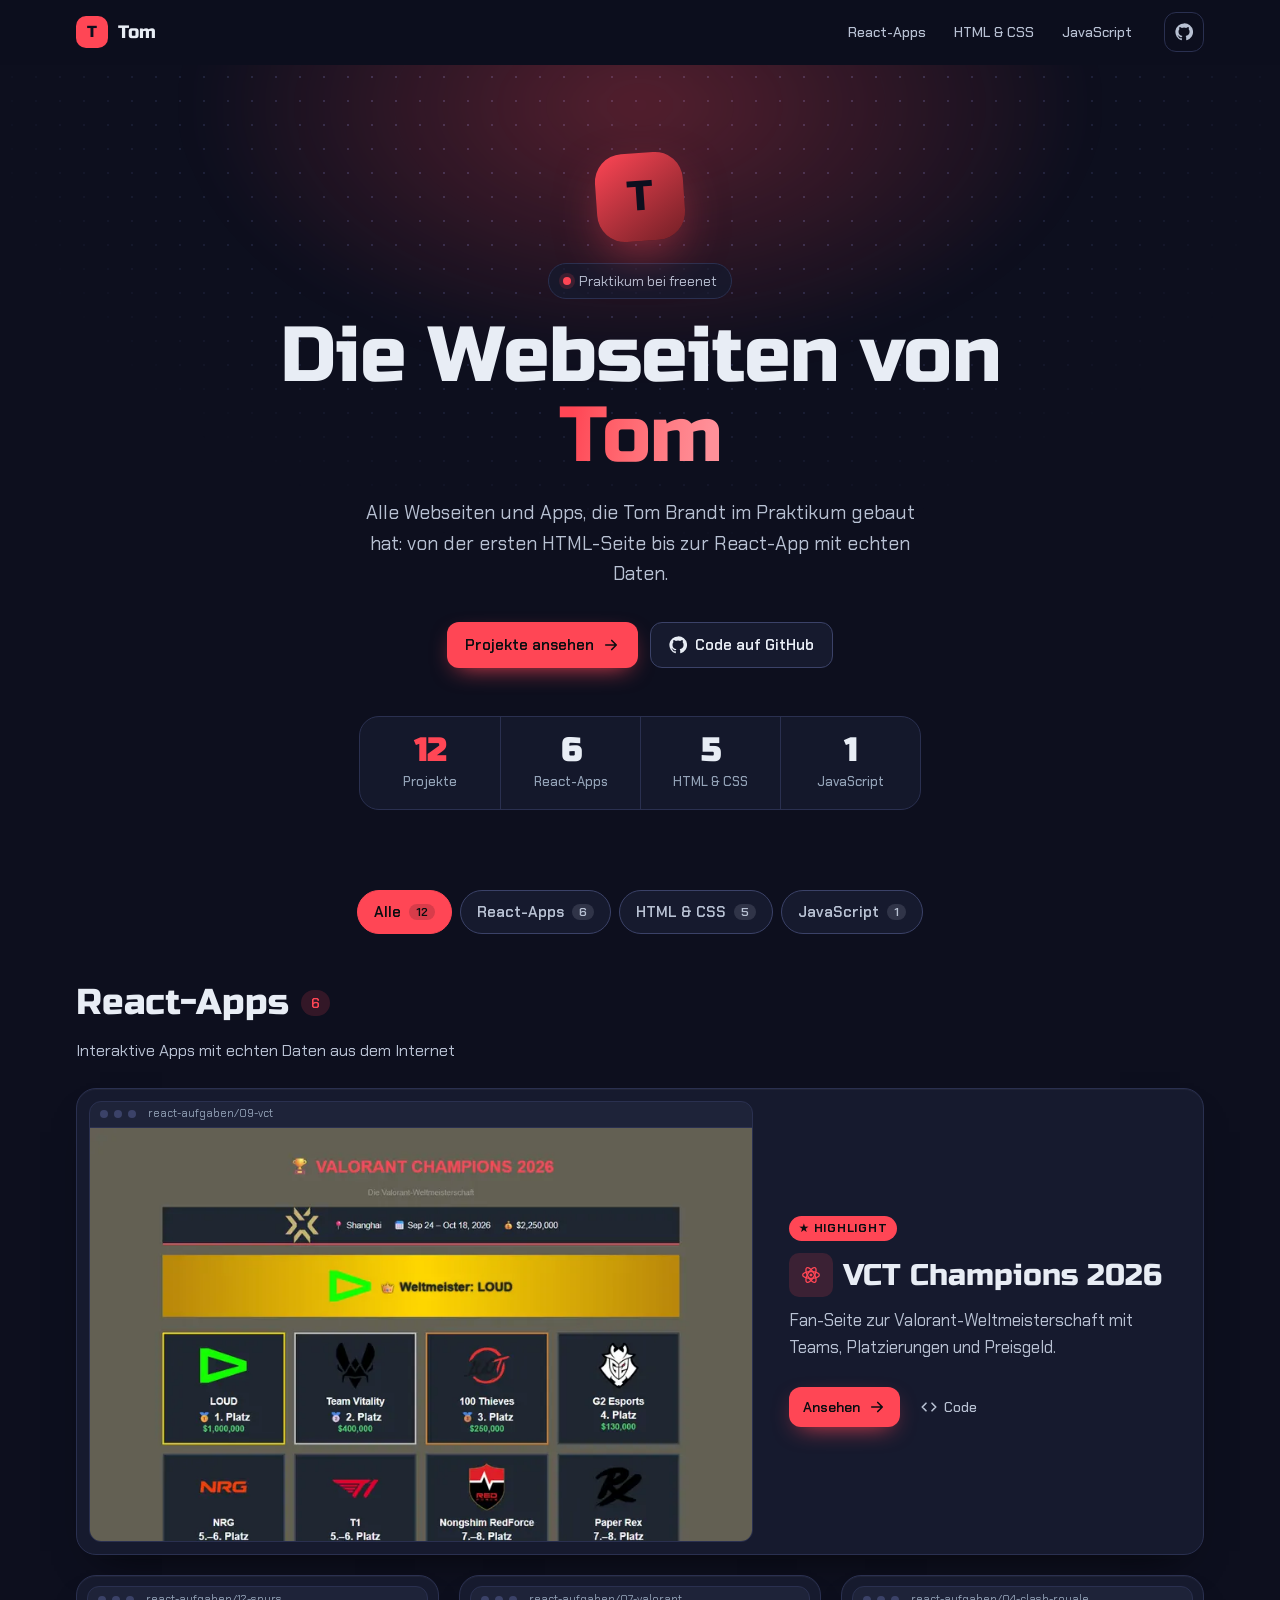
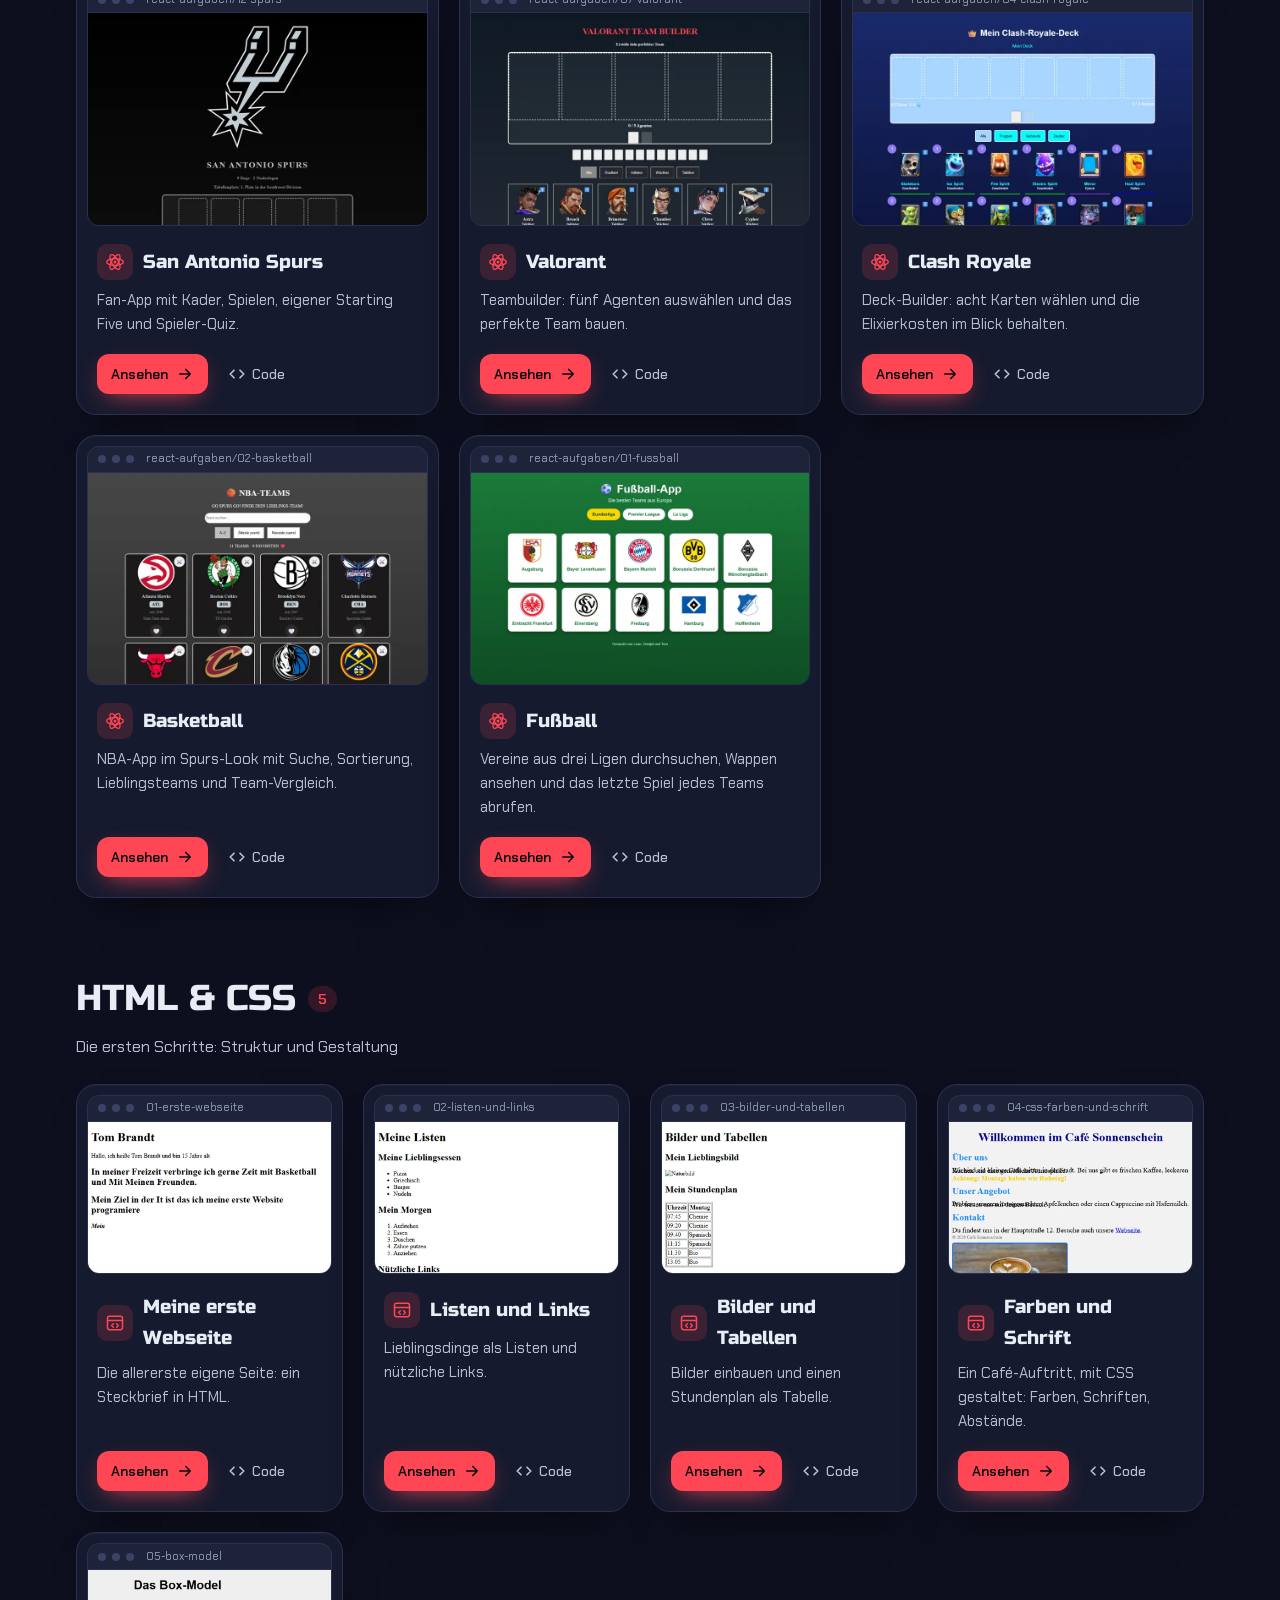
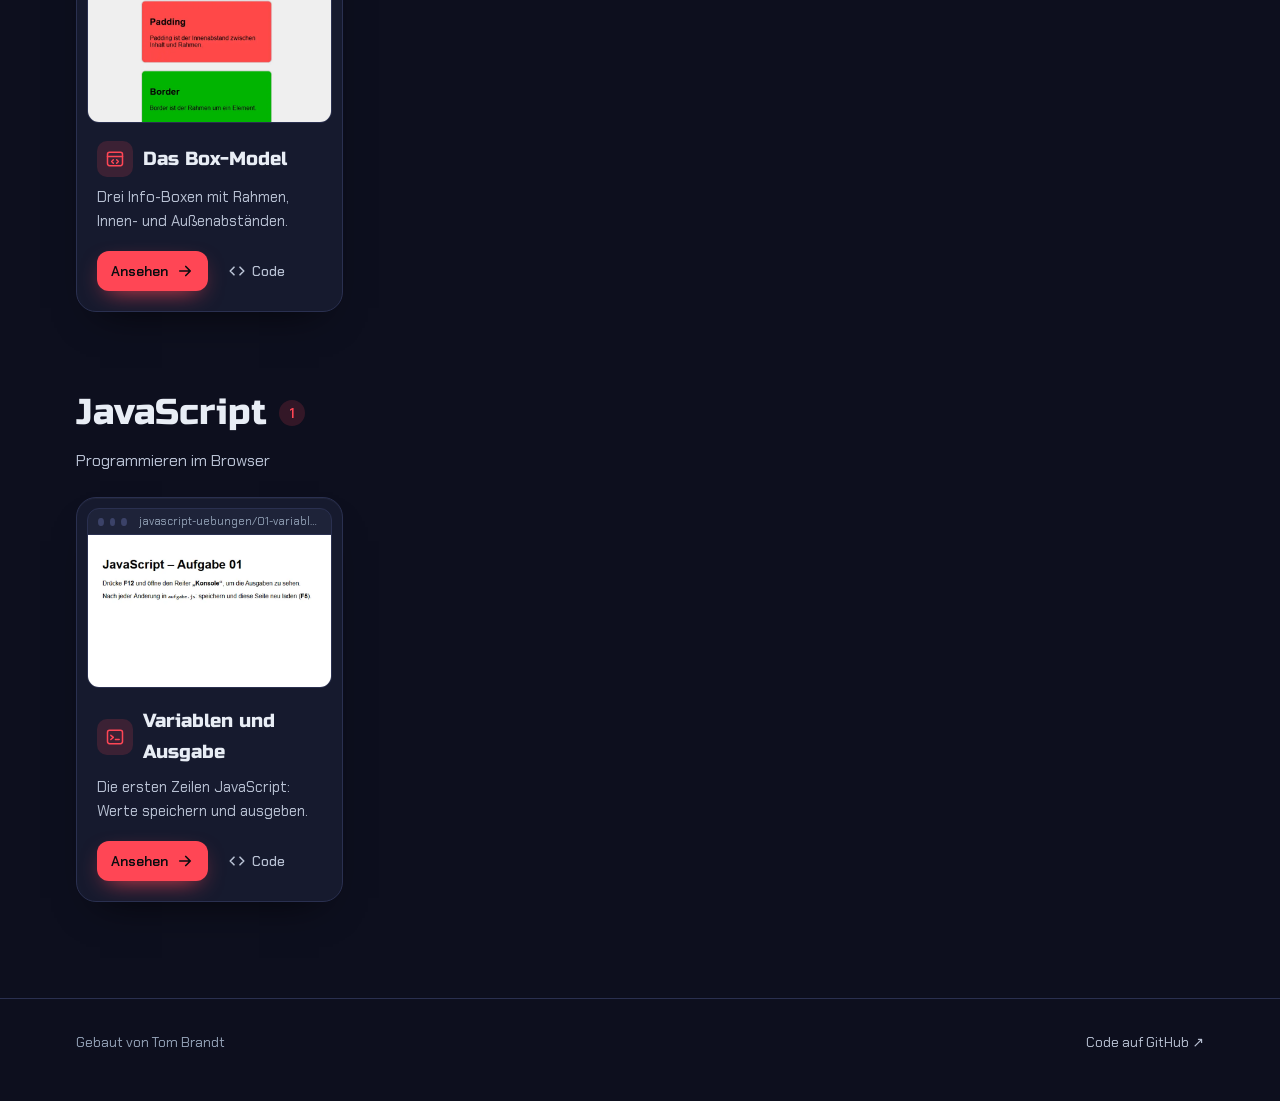
==== commit 154bdef7: "Startseite nach UI/UX-Pro-Max überarbeitet: Highlight-Karte, Filter, SVG-Icons, Gaming-Schriften Co-" ====
--- a/index.html
+++ b/index.html
@@ -5,30 +5,30 @@
     <meta name="viewport" content="width=device-width, initial-scale=1.0">
     <title>Toms Webseiten</title>
     <meta name="description" content="Alle Webseiten und Apps, die Tom Brandt im Praktikum gebaut hat.">
-    <meta name="theme-color" content="#0c0e12">
+    <meta name="theme-color" content="#0d0f1e">
     <meta property="og:title" content="Die Webseiten von Tom">
     <meta property="og:description" content="12 Projekte aus dem Praktikum: von der ersten HTML-Seite bis zur React-App.">
     <meta property="og:image" content="https://iandraws-freenet.github.io/Webseiten-Tom-Brandt/vorschau/09-vct.webp">
-    <link rel="icon" href="data:image/svg+xml,<svg xmlns=%22http://www.w3.org/2000/svg%22 viewBox=%220 0 100 100%22><rect width=%22100%22 height=%22100%22 rx=%2224%22 fill=%22%23ff4655%22/><text x=%2250%22 y=%2268%22 font-size=%2256%22 font-family=%22Arial%22 font-weight=%22700%22 text-anchor=%22middle%22 fill=%22%230c0e12%22>T</text></svg>">
+    <link rel="icon" href="data:image/svg+xml,<svg xmlns=%22http://www.w3.org/2000/svg%22 viewBox=%220 0 100 100%22><rect width=%22100%22 height=%22100%22 rx=%2224%22 fill=%22%23ff4655%22/><text x=%2250%22 y=%2268%22 font-size=%2256%22 font-family=%22Arial%22 font-weight=%22700%22 text-anchor=%22middle%22 fill=%22%230d0f1e%22>T</text></svg>">
     <link rel="preconnect" href="https://fonts.googleapis.com">
     <link rel="preconnect" href="https://fonts.gstatic.com" crossorigin>
-    <link href="https://fonts.googleapis.com/css2?family=Bricolage+Grotesque:opsz,wght@12..96,600;12..96,800&family=Inter:wght@400;500;600&display=swap" rel="stylesheet">
+    <link href="https://fonts.googleapis.com/css2?family=Chakra+Petch:wght@400;500;600;700&family=Russo+One&display=swap" rel="stylesheet">
     <style>
         :root {
             --akzent: #ff4655;
             --akzent-weich: color-mix(in srgb, var(--akzent) 16%, transparent);
             --akzent-hell: color-mix(in srgb, var(--akzent) 60%, white);
-            --hintergrund: #0c0e12;
-            --flaeche: #14171d;
-            --flaeche2: #1b1f27;
-            --rand: #262b35;
-            --rand-hell: #343a47;
-            --text: #f1f3f7;
-            --text2: #a1a8b5;
-            --text3: #6f7684;
+            --hintergrund: #0d0f1e;
+            --flaeche: #161a2e;
+            --flaeche2: #1e2339;
+            --rand: #2a3050;
+            --rand-hell: #3b4268;
+            --text: #e8edf5;
+            --text2: #b8c1d3;
+            --text3: #94a3b8;
             --radius: 20px;
             --schatten: 0 1px 0 rgba(255,255,255,0.04) inset, 0 20px 40px -24px rgba(0,0,0,0.8);
-            --titel-font: "Bricolage Grotesque", system-ui, sans-serif;
+            --titel-font: "Russo One", "Chakra Petch", system-ui, sans-serif;
         }
 
         * { box-sizing: border-box; }
@@ -39,7 +39,7 @@
             margin: 0;
             background: var(--hintergrund);
             color: var(--text);
-            font: 16px/1.6 Inter, system-ui, -apple-system, "Segoe UI", Roboto, Arial, sans-serif;
+            font: 16px/1.6 "Chakra Petch", system-ui, -apple-system, "Segoe UI", Roboto, Arial, sans-serif;
             -webkit-font-smoothing: antialiased;
         }
 
@@ -84,7 +84,7 @@
             align-items: center;
             gap: 10px;
             font-family: var(--titel-font);
-            font-weight: 800;
+            font-weight: 400;
             font-size: 18px;
             text-decoration: none;
             white-space: nowrap;
@@ -185,7 +185,7 @@
             color: var(--hintergrund);
             font-family: var(--titel-font);
             font-size: 42px;
-            font-weight: 800;
+            font-weight: 400;
             box-shadow: 0 18px 50px -12px color-mix(in srgb, var(--akzent) 60%, transparent);
             transform: rotate(-4deg);
         }
@@ -215,10 +215,10 @@
             margin: 0 auto;
             max-width: 820px;
             font-family: var(--titel-font);
-            font-size: clamp(40px, 8vw, 80px);
-            font-weight: 800;
+            font-size: clamp(40px, 8vw, 78px);
+            font-weight: 400;
             line-height: 1.02;
-            letter-spacing: -0.03em;
+            letter-spacing: -0.01em;
         }
 
         h1 span {
@@ -309,7 +309,7 @@
 
         /* ---------- Abschnitte ---------- */
         .abschnitt { margin-top: 72px; }
-        .abschnitt:first-child { margin-top: 8px; }
+        .filter + .abschnitt { margin-top: 40px; }
 
         .abschnitt-kopf { margin-bottom: 24px; }
 
@@ -320,7 +320,8 @@
             margin: 0;
             font-family: var(--titel-font);
             font-size: clamp(28px, 4vw, 36px);
-            letter-spacing: -0.02em;
+            font-weight: 400;
+            letter-spacing: 0;
         }
 
         .anzahl {
@@ -328,7 +329,7 @@
             border-radius: 999px;
             background: var(--akzent-weich);
             color: var(--akzent);
-            font-family: Inter, sans-serif;
+            font-family: "Chakra Petch", sans-serif;
             font-size: 14px;
             font-weight: 600;
         }
@@ -420,13 +421,92 @@
             margin-bottom: 8px;
         }
 
-        .emoji { font-size: 22px; line-height: 1; }
+        .kat-icon {
+            display: grid;
+            place-items: center;
+            flex-shrink: 0;
+            width: 36px;
+            height: 36px;
+            border-radius: 10px;
+            background: var(--akzent-weich);
+            color: var(--akzent);
+        }
+
+        /* ---------- Highlight-Karte (Portfolio-Grid: Bilder zuerst) ---------- */
+        .highlight-label {
+            align-self: flex-start;
+            margin-bottom: 10px;
+            padding: 3px 10px;
+            border-radius: 999px;
+            background: var(--akzent);
+            color: #0b0d10;
+            font-size: 12px;
+            font-weight: 700;
+            letter-spacing: 0.06em;
+            text-transform: uppercase;
+        }
+
+        @media (min-width: 900px) {
+            .karte.highlight {
+                grid-column: 1 / -1;
+                display: grid;
+                grid-template-columns: 1.5fr 1fr;
+                align-items: stretch;
+            }
+            .karte.highlight .vorschau { margin: 12px 0 12px 12px; }
+            .karte.highlight .karte-text { justify-content: center; padding: 32px 36px; }
+            .karte.highlight h3 { font-size: 30px; }
+            .karte.highlight p { flex: 0; font-size: 17px; margin-bottom: 26px; }
+            .karte.highlight .kat-icon { width: 44px; height: 44px; }
+        }
+
+        /* ---------- Filter nach Kategorie ---------- */
+        .filter {
+            display: flex;
+            flex-wrap: wrap;
+            justify-content: center;
+            gap: 8px;
+            margin: 8px 0 0;
+        }
+
+        .filter button {
+            display: inline-flex;
+            align-items: center;
+            gap: 8px;
+            min-height: 44px;
+            padding: 8px 16px;
+            border: 1px solid var(--rand-hell);
+            border-radius: 999px;
+            background: var(--flaeche);
+            color: var(--text2);
+            font: 600 15px/1 "Chakra Petch", system-ui, sans-serif;
+            cursor: pointer;
+            transition: color 0.18s, background 0.18s, border-color 0.18s;
+        }
+
+        .filter button:hover { color: var(--text); border-color: var(--text3); }
+
+        .filter button[aria-pressed="true"] {
+            background: var(--akzent);
+            border-color: var(--akzent);
+            color: #0b0d10;
+        }
+
+        .filter button span {
+            padding: 2px 7px;
+            border-radius: 999px;
+            background: color-mix(in srgb, currentColor 16%, transparent);
+            font-size: 12px;
+        }
+
+        .abschnitt[hidden] { display: none; }
 
         .karte h3 {
             margin: 0;
             font-family: var(--titel-font);
-            font-size: 20px;
-            letter-spacing: -0.01em;
+            font-size: 19px;
+            font-weight: 400;
+            letter-spacing: 0;
         }
 
         .chip {
@@ -490,8 +570,9 @@
         /* ---------- Einblenden beim Scrollen ---------- */
         .js .einblenden {
             opacity: 0;
-            transform: translateY(16px);
-            transition: opacity 0.6s ease, transform 0.6s cubic-bezier(.2,.7,.3,1);
+            transform: translateY(16px) scale(0.96);
+            transition: opacity 0.4s ease, transform 0.4s cubic-bezier(.34,1.4,.64,1);
+            transition-delay: calc(min(var(--i, 0), 5) * 60ms);
         }
 
         .js .einblenden.sichtbar { opacity: 1; transform: none; }
@@ -553,21 +634,28 @@
     </header>
 
     <main class="huelle">
-
-        <section id="react" class="abschnitt">
+        <div class="filter" role="group" aria-label="Projekte filtern">
+            <button type="button" data-filter="alle" aria-pressed="true">Alle <span>12</span></button>
+            <button type="button" data-filter="react" aria-pressed="false">React-Apps <span>6</span></button>
+            <button type="button" data-filter="html-css" aria-pressed="false">HTML & CSS <span>5</span></button>
+            <button type="button" data-filter="javascript" aria-pressed="false">JavaScript <span>1</span></button>
+        </div>
+
+        <section id="react" class="abschnitt" data-kategorie="react">
             <div class="abschnitt-kopf">
                 <h2>React-Apps <span class="anzahl">6</span></h2>
                 <p>Interaktive Apps mit echten Daten aus dem Internet</p>
             </div>
             <div class="karten karten-gross">
-                <article class="karte gross">
+                <article class="karte highlight" style="--i:0">
                     <a class="vorschau" href="react-aufgaben/09-vct/" aria-label="VCT Champions 2026 öffnen">
                         <span class="browser-leiste" aria-hidden="true"><i></i><i></i><i></i><span>react-aufgaben/09-vct</span></span>
-                        <img src="vorschau/09-vct.webp" alt="Vorschau: VCT Champions 2026" width="800" height="500" loading="lazy" decoding="async">
-                    </a>
-                    <div class="karte-text">
-                        <div class="karte-titel">
-                            <span class="emoji" aria-hidden="true">🏆</span>
+                        <img src="vorschau/09-vct.webp" alt="Vorschau: VCT Champions 2026" width="800" height="500" fetchpriority="high" decoding="async">
+                    </a>
+                    <div class="karte-text">
+                        <span class="highlight-label">★ Highlight</span>
+                        <div class="karte-titel">
+                            <span class="kat-icon" title="React"><svg viewBox="0 0 24 24" width="20" height="20" aria-hidden="true"><g fill="none" stroke="currentColor" stroke-width="1.6"><ellipse cx="12" cy="12" rx="10" ry="4"/><ellipse cx="12" cy="12" rx="10" ry="4" transform="rotate(60 12 12)"/><ellipse cx="12" cy="12" rx="10" ry="4" transform="rotate(120 12 12)"/></g><circle cx="12" cy="12" r="1.8" fill="currentColor"/></svg></span>
                             <h3>VCT Champions 2026</h3>
                         </div>
                         <p>Fan-Seite zur Valorant-Weltmeisterschaft mit Teams, Platzierungen und Preisgeld.</p>
@@ -577,14 +665,15 @@
                         </div>
                     </div>
                 </article>
-                <article class="karte gross">
+                <article class="karte" style="--i:1">
                     <a class="vorschau" href="react-aufgaben/12-spurs/" aria-label="San Antonio Spurs öffnen">
                         <span class="browser-leiste" aria-hidden="true"><i></i><i></i><i></i><span>react-aufgaben/12-spurs</span></span>
                         <img src="vorschau/12-spurs.webp" alt="Vorschau: San Antonio Spurs" width="800" height="500" loading="lazy" decoding="async">
                     </a>
                     <div class="karte-text">
-                        <div class="karte-titel">
-                            <span class="emoji" aria-hidden="true">🏀</span>
+                        
+                        <div class="karte-titel">
+                            <span class="kat-icon" title="React"><svg viewBox="0 0 24 24" width="20" height="20" aria-hidden="true"><g fill="none" stroke="currentColor" stroke-width="1.6"><ellipse cx="12" cy="12" rx="10" ry="4"/><ellipse cx="12" cy="12" rx="10" ry="4" transform="rotate(60 12 12)"/><ellipse cx="12" cy="12" rx="10" ry="4" transform="rotate(120 12 12)"/></g><circle cx="12" cy="12" r="1.8" fill="currentColor"/></svg></span>
                             <h3>San Antonio Spurs</h3>
                         </div>
                         <p>Fan-App mit Kader, Spielen, eigener Starting Five und Spieler-Quiz.</p>
@@ -594,14 +683,15 @@
                         </div>
                     </div>
                 </article>
-                <article class="karte gross">
+                <article class="karte" style="--i:2">
                     <a class="vorschau" href="react-aufgaben/07-valorant/" aria-label="Valorant öffnen">
                         <span class="browser-leiste" aria-hidden="true"><i></i><i></i><i></i><span>react-aufgaben/07-valorant</span></span>
                         <img src="vorschau/07-valorant.webp" alt="Vorschau: Valorant" width="800" height="500" loading="lazy" decoding="async">
                     </a>
                     <div class="karte-text">
-                        <div class="karte-titel">
-                            <span class="emoji" aria-hidden="true">🎯</span>
+                        
+                        <div class="karte-titel">
+                            <span class="kat-icon" title="React"><svg viewBox="0 0 24 24" width="20" height="20" aria-hidden="true"><g fill="none" stroke="currentColor" stroke-width="1.6"><ellipse cx="12" cy="12" rx="10" ry="4"/><ellipse cx="12" cy="12" rx="10" ry="4" transform="rotate(60 12 12)"/><ellipse cx="12" cy="12" rx="10" ry="4" transform="rotate(120 12 12)"/></g><circle cx="12" cy="12" r="1.8" fill="currentColor"/></svg></span>
                             <h3>Valorant</h3>
                         </div>
                         <p>Teambuilder: fünf Agenten auswählen und das perfekte Team bauen.</p>
@@ -611,14 +701,15 @@
                         </div>
                     </div>
                 </article>
-                <article class="karte gross">
+                <article class="karte" style="--i:3">
                     <a class="vorschau" href="react-aufgaben/04-clash-royale/" aria-label="Clash Royale öffnen">
                         <span class="browser-leiste" aria-hidden="true"><i></i><i></i><i></i><span>react-aufgaben/04-clash-royale</span></span>
                         <img src="vorschau/04-clash-royale.webp" alt="Vorschau: Clash Royale" width="800" height="500" loading="lazy" decoding="async">
                     </a>
                     <div class="karte-text">
-                        <div class="karte-titel">
-                            <span class="emoji" aria-hidden="true">👑</span>
+                        
+                        <div class="karte-titel">
+                            <span class="kat-icon" title="React"><svg viewBox="0 0 24 24" width="20" height="20" aria-hidden="true"><g fill="none" stroke="currentColor" stroke-width="1.6"><ellipse cx="12" cy="12" rx="10" ry="4"/><ellipse cx="12" cy="12" rx="10" ry="4" transform="rotate(60 12 12)"/><ellipse cx="12" cy="12" rx="10" ry="4" transform="rotate(120 12 12)"/></g><circle cx="12" cy="12" r="1.8" fill="currentColor"/></svg></span>
                             <h3>Clash Royale</h3>
                         </div>
                         <p>Deck-Builder: acht Karten wählen und die Elixierkosten im Blick behalten.</p>
@@ -628,14 +719,15 @@
                         </div>
                     </div>
                 </article>
-                <article class="karte gross">
+                <article class="karte" style="--i:4">
                     <a class="vorschau" href="react-aufgaben/02-basketball/" aria-label="Basketball öffnen">
                         <span class="browser-leiste" aria-hidden="true"><i></i><i></i><i></i><span>react-aufgaben/02-basketball</span></span>
                         <img src="vorschau/02-basketball.webp" alt="Vorschau: Basketball" width="800" height="500" loading="lazy" decoding="async">
                     </a>
                     <div class="karte-text">
-                        <div class="karte-titel">
-                            <span class="emoji" aria-hidden="true">🏀</span>
+                        
+                        <div class="karte-titel">
+                            <span class="kat-icon" title="React"><svg viewBox="0 0 24 24" width="20" height="20" aria-hidden="true"><g fill="none" stroke="currentColor" stroke-width="1.6"><ellipse cx="12" cy="12" rx="10" ry="4"/><ellipse cx="12" cy="12" rx="10" ry="4" transform="rotate(60 12 12)"/><ellipse cx="12" cy="12" rx="10" ry="4" transform="rotate(120 12 12)"/></g><circle cx="12" cy="12" r="1.8" fill="currentColor"/></svg></span>
                             <h3>Basketball</h3>
                         </div>
                         <p>NBA-App im Spurs-Look mit Suche, Sortierung, Lieblingsteams und Team-Vergleich.</p>
@@ -645,14 +737,15 @@
                         </div>
                     </div>
                 </article>
-                <article class="karte gross">
+                <article class="karte" style="--i:5">
                     <a class="vorschau" href="react-aufgaben/01-fussball/" aria-label="Fußball öffnen">
                         <span class="browser-leiste" aria-hidden="true"><i></i><i></i><i></i><span>react-aufgaben/01-fussball</span></span>
                         <img src="vorschau/01-fussball.webp" alt="Vorschau: Fußball" width="800" height="500" loading="lazy" decoding="async">
                     </a>
                     <div class="karte-text">
-                        <div class="karte-titel">
-                            <span class="emoji" aria-hidden="true">⚽</span>
+                        
+                        <div class="karte-titel">
+                            <span class="kat-icon" title="React"><svg viewBox="0 0 24 24" width="20" height="20" aria-hidden="true"><g fill="none" stroke="currentColor" stroke-width="1.6"><ellipse cx="12" cy="12" rx="10" ry="4"/><ellipse cx="12" cy="12" rx="10" ry="4" transform="rotate(60 12 12)"/><ellipse cx="12" cy="12" rx="10" ry="4" transform="rotate(120 12 12)"/></g><circle cx="12" cy="12" r="1.8" fill="currentColor"/></svg></span>
                             <h3>Fußball</h3>
                         </div>
                         <p>Vereine aus drei Ligen durchsuchen, Wappen ansehen und das letzte Spiel jedes Teams abrufen.</p>
@@ -665,20 +758,21 @@
             </div>
         </section>
 
-        <section id="html-css" class="abschnitt">
+        <section id="html-css" class="abschnitt" data-kategorie="html-css">
             <div class="abschnitt-kopf">
                 <h2>HTML & CSS <span class="anzahl">5</span></h2>
                 <p>Die ersten Schritte: Struktur und Gestaltung</p>
             </div>
             <div class="karten">
-                <article class="karte">
+                <article class="karte" style="--i:0">
                     <a class="vorschau" href="01-erste-webseite/" aria-label="Meine erste Webseite öffnen">
                         <span class="browser-leiste" aria-hidden="true"><i></i><i></i><i></i><span>01-erste-webseite</span></span>
                         <img src="vorschau/01-erste-webseite.webp" alt="Vorschau: Meine erste Webseite" width="800" height="500" loading="lazy" decoding="async">
                     </a>
                     <div class="karte-text">
-                        <div class="karte-titel">
-                            <span class="emoji" aria-hidden="true">👋</span>
+                        
+                        <div class="karte-titel">
+                            <span class="kat-icon" title="HTML & CSS"><svg viewBox="0 0 24 24" width="20" height="20" aria-hidden="true"><g fill="none" stroke="currentColor" stroke-width="1.8" stroke-linecap="round" stroke-linejoin="round"><rect x="3" y="4" width="18" height="16" rx="2.5"/><path d="M3 9h18M10 13l-2 2 2 2M14 13l2 2-2 2"/></g></svg></span>
                             <h3>Meine erste Webseite</h3>
                         </div>
                         <p>Die allererste eigene Seite: ein Steckbrief in HTML.</p>
@@ -688,14 +782,15 @@
                         </div>
                     </div>
                 </article>
-                <article class="karte">
+                <article class="karte" style="--i:1">
                     <a class="vorschau" href="02-listen-und-links/" aria-label="Listen und Links öffnen">
                         <span class="browser-leiste" aria-hidden="true"><i></i><i></i><i></i><span>02-listen-und-links</span></span>
                         <img src="vorschau/02-listen-und-links.webp" alt="Vorschau: Listen und Links" width="800" height="500" loading="lazy" decoding="async">
                     </a>
                     <div class="karte-text">
-                        <div class="karte-titel">
-                            <span class="emoji" aria-hidden="true">🔗</span>
+                        
+                        <div class="karte-titel">
+                            <span class="kat-icon" title="HTML & CSS"><svg viewBox="0 0 24 24" width="20" height="20" aria-hidden="true"><g fill="none" stroke="currentColor" stroke-width="1.8" stroke-linecap="round" stroke-linejoin="round"><rect x="3" y="4" width="18" height="16" rx="2.5"/><path d="M3 9h18M10 13l-2 2 2 2M14 13l2 2-2 2"/></g></svg></span>
                             <h3>Listen und Links</h3>
                         </div>
                         <p>Lieblingsdinge als Listen und nützliche Links.</p>
@@ -705,14 +800,15 @@
                         </div>
                     </div>
                 </article>
-                <article class="karte">
+                <article class="karte" style="--i:2">
                     <a class="vorschau" href="03-bilder-und-tabellen/" aria-label="Bilder und Tabellen öffnen">
                         <span class="browser-leiste" aria-hidden="true"><i></i><i></i><i></i><span>03-bilder-und-tabellen</span></span>
                         <img src="vorschau/03-bilder-und-tabellen.webp" alt="Vorschau: Bilder und Tabellen" width="800" height="500" loading="lazy" decoding="async">
                     </a>
                     <div class="karte-text">
-                        <div class="karte-titel">
-                            <span class="emoji" aria-hidden="true">🖼️</span>
+                        
+                        <div class="karte-titel">
+                            <span class="kat-icon" title="HTML & CSS"><svg viewBox="0 0 24 24" width="20" height="20" aria-hidden="true"><g fill="none" stroke="currentColor" stroke-width="1.8" stroke-linecap="round" stroke-linejoin="round"><rect x="3" y="4" width="18" height="16" rx="2.5"/><path d="M3 9h18M10 13l-2 2 2 2M14 13l2 2-2 2"/></g></svg></span>
                             <h3>Bilder und Tabellen</h3>
                         </div>
                         <p>Bilder einbauen und einen Stundenplan als Tabelle.</p>
@@ -722,14 +818,15 @@
                         </div>
                     </div>
                 </article>
-                <article class="karte">
+                <article class="karte" style="--i:3">
                     <a class="vorschau" href="04-css-farben-und-schrift/" aria-label="Farben und Schrift öffnen">
                         <span class="browser-leiste" aria-hidden="true"><i></i><i></i><i></i><span>04-css-farben-und-schrift</span></span>
                         <img src="vorschau/04-css-farben-und-schrift.webp" alt="Vorschau: Farben und Schrift" width="800" height="500" loading="lazy" decoding="async">
                     </a>
                     <div class="karte-text">
-                        <div class="karte-titel">
-                            <span class="emoji" aria-hidden="true">🎨</span>
+                        
+                        <div class="karte-titel">
+                            <span class="kat-icon" title="HTML & CSS"><svg viewBox="0 0 24 24" width="20" height="20" aria-hidden="true"><g fill="none" stroke="currentColor" stroke-width="1.8" stroke-linecap="round" stroke-linejoin="round"><rect x="3" y="4" width="18" height="16" rx="2.5"/><path d="M3 9h18M10 13l-2 2 2 2M14 13l2 2-2 2"/></g></svg></span>
                             <h3>Farben und Schrift</h3>
                         </div>
                         <p>Ein Café-Auftritt, mit CSS gestaltet: Farben, Schriften, Abstände.</p>
@@ -739,14 +836,15 @@
                         </div>
                     </div>
                 </article>
-                <article class="karte">
+                <article class="karte" style="--i:4">
                     <a class="vorschau" href="05-box-model/" aria-label="Das Box-Model öffnen">
                         <span class="browser-leiste" aria-hidden="true"><i></i><i></i><i></i><span>05-box-model</span></span>
                         <img src="vorschau/05-box-model.webp" alt="Vorschau: Das Box-Model" width="800" height="500" loading="lazy" decoding="async">
                     </a>
                     <div class="karte-text">
-                        <div class="karte-titel">
-                            <span class="emoji" aria-hidden="true">📦</span>
+                        
+                        <div class="karte-titel">
+                            <span class="kat-icon" title="HTML & CSS"><svg viewBox="0 0 24 24" width="20" height="20" aria-hidden="true"><g fill="none" stroke="currentColor" stroke-width="1.8" stroke-linecap="round" stroke-linejoin="round"><rect x="3" y="4" width="18" height="16" rx="2.5"/><path d="M3 9h18M10 13l-2 2 2 2M14 13l2 2-2 2"/></g></svg></span>
                             <h3>Das Box-Model</h3>
                         </div>
                         <p>Drei Info-Boxen mit Rahmen, Innen- und Außenabständen.</p>
@@ -759,20 +857,21 @@
             </div>
         </section>
 
-        <section id="javascript" class="abschnitt">
+        <section id="javascript" class="abschnitt" data-kategorie="javascript">
             <div class="abschnitt-kopf">
                 <h2>JavaScript <span class="anzahl">1</span></h2>
                 <p>Programmieren im Browser</p>
             </div>
             <div class="karten">
-                <article class="karte">
+                <article class="karte" style="--i:0">
                     <a class="vorschau" href="javascript-uebungen/01-variablen-und-ausgabe/" aria-label="Variablen und Ausgabe öffnen">
                         <span class="browser-leiste" aria-hidden="true"><i></i><i></i><i></i><span>javascript-uebungen/01-variablen-und-ausgabe</span></span>
                         <img src="vorschau/01-variablen-und-ausgabe.webp" alt="Vorschau: Variablen und Ausgabe" width="800" height="500" loading="lazy" decoding="async">
                     </a>
                     <div class="karte-text">
-                        <div class="karte-titel">
-                            <span class="emoji" aria-hidden="true">🟨</span>
+                        
+                        <div class="karte-titel">
+                            <span class="kat-icon" title="JavaScript"><svg viewBox="0 0 24 24" width="20" height="20" aria-hidden="true"><g fill="none" stroke="currentColor" stroke-width="1.8" stroke-linecap="round" stroke-linejoin="round"><rect x="3" y="4" width="18" height="16" rx="2.5"/><path d="M7 10l3 2.5L7 15M12.5 15H17"/></g></svg></span>
                             <h3>Variablen und Ausgabe</h3>
                         </div>
                         <p>Die ersten Zeilen JavaScript: Werte speichern und ausgeben.</p>
@@ -808,6 +907,21 @@
             elemente.forEach((el) => el.classList.add("sichtbar"));
         }
 
+        // Filter: nur die gewählte Kategorie zeigen
+        const knoepfe = document.querySelectorAll(".filter button");
+        knoepfe.forEach((knopf) => knopf.addEventListener("click", () => {
+            const wahl = knopf.dataset.filter;
+            knoepfe.forEach((k) => k.setAttribute("aria-pressed", String(k === knopf)));
+            document.querySelectorAll(".abschnitt").forEach((s) => {
+                s.hidden = wahl !== "alle" && s.dataset.kategorie !== wahl;
+            });
+        }));
+        // Sprung über die Navigation zeigt wieder alle Abschnitte
+        document.querySelectorAll('a[href^="#"]').forEach((a) => a.addEventListener("click", () => {
+            const alle = document.querySelector('.filter [data-filter="alle"]');
+            if (alle && alle.getAttribute("aria-pressed") !== "true") alle.click();
+        }));
+
         // Navigation: Rand beim Scrollen und aktiven Abschnitt markieren
         const nav = document.querySelector(".nav");
         const links = document.querySelectorAll(".nav-links a");
